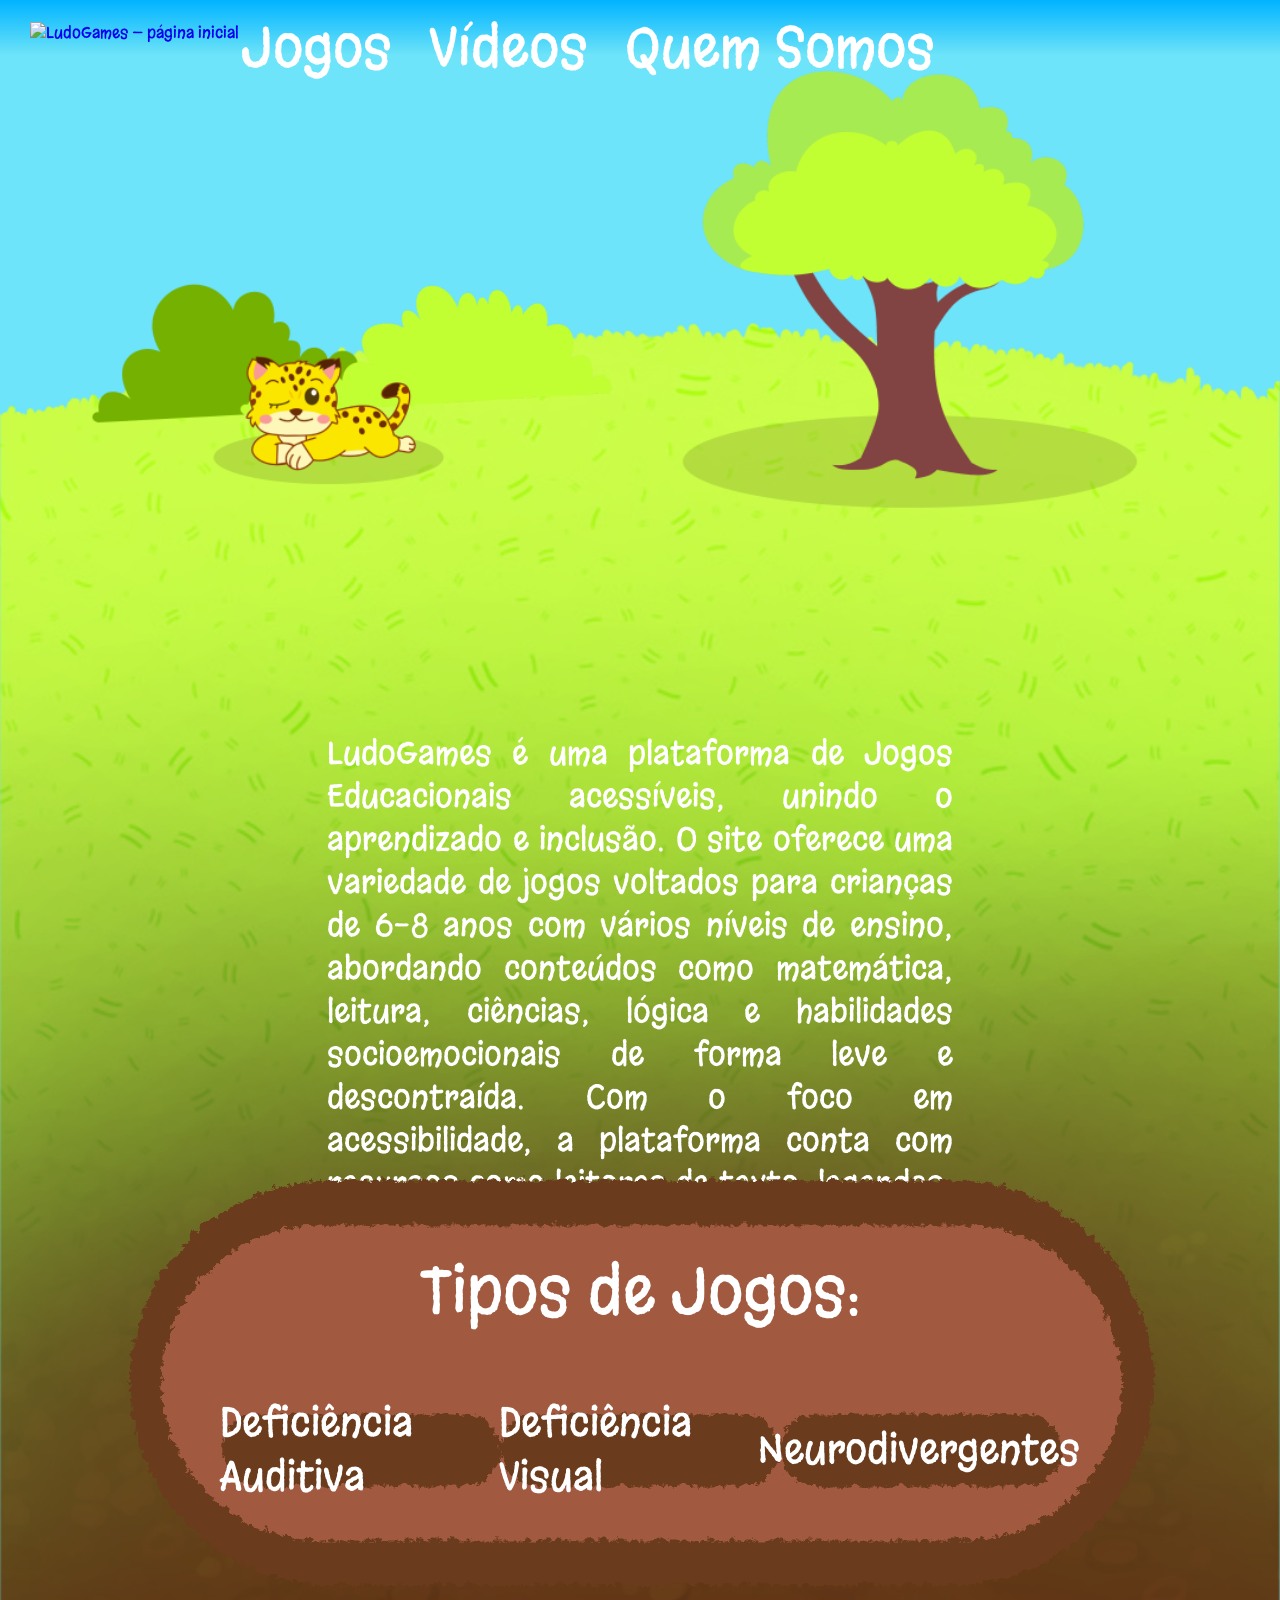
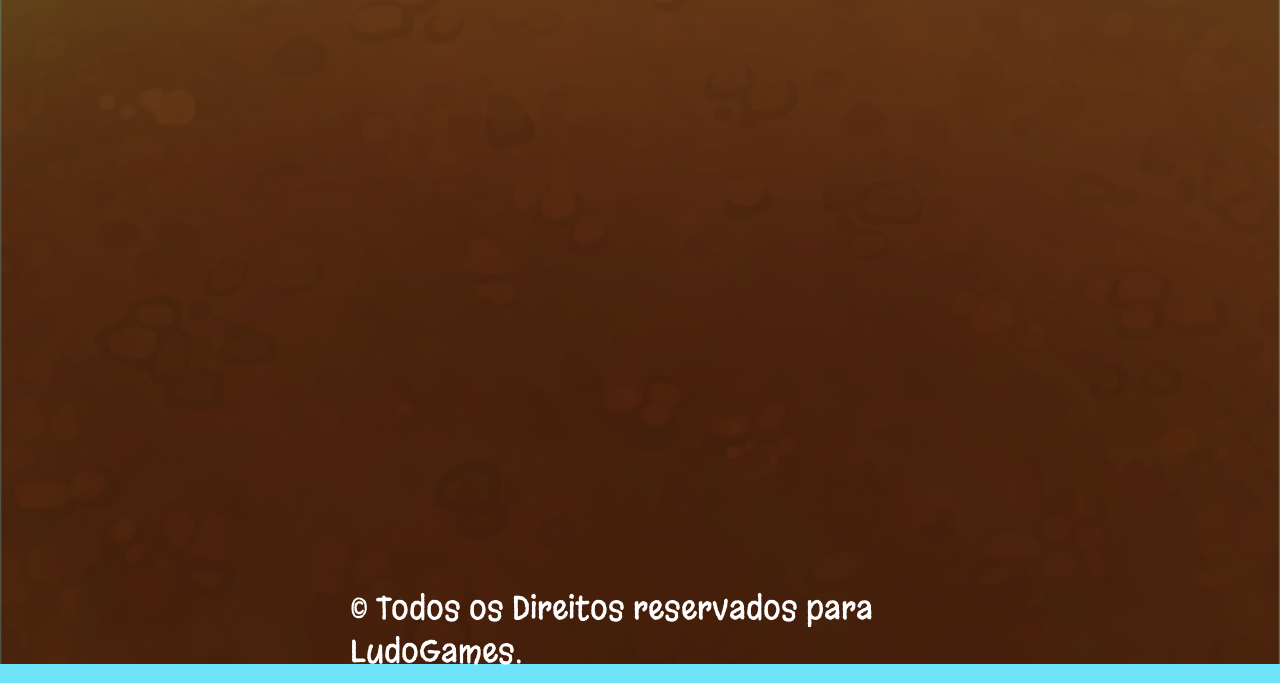
==== index.html @ bf93e323 "refactor" ====
<!DOCTYPE html>
<html lang="pt-br">
<head>
    <meta charset="UTF-8">
    <meta name="viewport" content="width=device-width, initial-scale=1.0">
    <meta name="description" content="LudoGames — jogos educativos e divertidos para crianças. Explore, aprenda e se divirta!">
    <title>LudoGames</title>
    <link rel="stylesheet" href="css/style.css">
    <link rel="shortcut icon" href="imgs/favicon.png" type="image/x-icon">
    <link rel="preconnect" href="https://fonts.googleapis.com">
    <link rel="preconnect" href="https://fonts.gstatic.com" crossorigin>
    <link href="https://fonts.googleapis.com/css2?family=Margarine&display=swap" rel="stylesheet">
</head>

<body>

    <!-- Filtro SVG para textura nas boxes -->
    <svg width="0" height="0" style="position:absolute">
    <defs>
        <filter id="textura-box" x="-5%" y="-10%" width="110%" height="130%">
        <feTurbulence type="turbulence" baseFrequency="0.10" numOctaves="4" seed="3" result="noise"/>
        <feDisplacementMap in="SourceGraphic" in2="noise" scale="10" xChannelSelector="R" yChannelSelector="G"/>
        </filter>
    </defs>
    </svg>

    <div class="header-wrap">
        <div class="grad-layer" id="azul"></div>
        <div class="grad-layer" id="verde"></div>
        <div class="grad-layer" id="marrom"></div>

        <header class="header" id="header">
            <nav class="nav">

                <div class="logo">
                    <a href="index.html">
                        <img src="imgs/logo.png" alt="LudoGames — página inicial">
                    </a>
                </div>

                <ul class="nav-list">
                    <li><a href="jogos.html"     class="narra-texto">Jogos</a></li>
                    <li><a href="videos.html"    class="narra-texto">Vídeos</a></li>
                    <li><a href="quemsomos.html" class="narra-texto">Quem Somos</a></li>
                </ul>

            </nav>
        </header>
    </div>

    <!-- Nuvens decorativas: aria-hidden para leitores de tela ignorarem -->
    <div aria-hidden="true">
        <img src="imgs/nuvem.png" alt="" class="nuvem">
        <img src="imgs/nuvem.png" alt="" class="nuvem2">
        <img src="imgs/nuvem.png" alt="" class="nuvem3">
    </div>

    <main>
        <img src="imgs/fundo.png" alt="" class="morro">

        <div class="caixa">
            <p>LudoGames é uma plataforma de Jogos Educacionais acessíveis, unindo o aprendizado e inclusão. O site oferece uma variedade de jogos voltados para crianças de 6-8 anos com vários níveis de ensino, abordando conteúdos como matemática, leitura, ciências, lógica e habilidades socioemocionais de forma leve e descontraída. Com o foco em acessibilidade, a plataforma conta com recursos como leitores de texto, legendas, contraste ajustável, modos de daltonismo e cores leves. O objetivo é garantir que as pessoas com diferentes necessidades, sejam elas visuais, auditivas, motoras ou cognitivas, possam aprender de maneira fácil e confortável.
            </p>
        </div>

        <div class="box">
            <div class="box2">
                <div class="box3"><p class="text leitura">Tipos de Jogos:</p></div>
                <div class="pai">
                    <div class="box4"><a href="#" class="text2 narra-texto">Deficiência Auditiva</a></div>
                    <div class="box5"><a href="#" class="text2 narra-texto">Deficiência Visual</a></div>
                    <div class="box6"><a href="#" class="text2 narra-texto">Neurodivergentes</a></div>
                </div>
            </div>
        </div>

        <p class="texto-footer leitura">© Todos os Direitos reservados para LudoGames.</p>
    </main>

    <!-- VLibras -->
    <div vw class="enabled">
        <div vw-access-button class="active"></div>
        <div vw-plugin-wrapper class="wrapper">
            <div class="vw-plugin-top-wrapper"></div>
        </div>
    </div>

    <script src="https://vlibras.gov.br/app/vlibras-plugin.js" defer></script>

    <!-- Legenda de acessibilidade -->
    <div id="legenda-container" aria-live="polite" aria-atomic="true">
        <div class="legenda-box" role="status">
            <span class="icone-audio" aria-hidden="true">🔊</span>
            <span id="texto-legenda"></span>
        </div>
    </div>

    <!-- Cursor personalizado -->
    <div id="cursor-personalizado" aria-hidden="true"></div>

    <script src="script.js" defer></script>

</body>
</html>
---- css/style.css ----
:root {
  --z-fundo:    0;
  --z-conteudo: 10;
  --z-header:   100;
  --z-overlay:  1000;
  --z-topo:     9999;
}

/* ─── Reset ─────────────────────────────────────────────────────── */
*, *::before, *::after {
  margin: 0;
  padding: 0;
  box-sizing: border-box;
  list-style: none;
  cursor: none;
}

/* cursor:none só no body — herdado por todos os filhos.
   Não aplicar no * para não poluir especificidade. */
body {
  cursor: none;
}

a {
  text-decoration: none;
}

/* ─── Animações ──────────────────────────────────────────────────── */
@keyframes pulsar {
  0%   { transform: scale(1); }
  50%  { transform: scale(1.05); }
  100% { transform: scale(1); }
}

@keyframes pulso {
  0%   { transform: scale(1); }
  50%  { transform: scale(1.2); }
  100% { transform: scale(1); }
}

/* ─── Body ───────────────────────────────────────────────────────── */
body {
  background-color: #6DE4F9;
  font-family: "Margarine", sans-serif;
  overflow-x: hidden;
   min-height: 100vh;
  display: flex;
  flex-direction: column;
}

/* ─── Header ─────────────────────────────────────────────────────── */
.header-wrap {
  height: auto;
  background-color: transparent;
  position: sticky;
  top: 0;
  z-index: var(--z-header);
}

.grad-layer {
  position: absolute;
  inset: 0;
  transition: opacity 0.55s ease;
  pointer-events: none;
  z-index: var(--z-fundo);
}

#azul   { background-image: linear-gradient(to bottom, rgba(0,179,255,1),    rgba(0,179,255,0));   opacity: 1; }
#verde  { background-image: linear-gradient(to bottom, rgba(26,221,0,1),     rgba(26,221,0,0));    opacity: 0; }
#marrom { background-image: linear-gradient(to bottom, rgba(130,80,30,0.90), rgba(130,80,30,0));   opacity: 0; }

.nav {
  margin-inline: auto;
  display: flex;
  justify-content: space-between;
  align-items: center;
  margin-left: 30px;
  margin-top: 0;
  padding-top: 10px;
  z-index: var(--z-header);
}

.nav .logo {
  position: relative;
  height: auto;
  z-index: var(--z-header);
}

.logo img {
  width: 300px;
  height: auto;
}

.logo img:hover {
  animation: pulsar 1s infinite;
}

.nav-list {
  list-style: none;
  display: flex;
  gap: 3vw;
  margin-right: 27vw;
  height: 5vh;
  z-index: var(--z-header);
}

.nav-list a {
  font-size: 5ch;
  color: rgb(255, 255, 255);
  padding-block: 16px;
  transition: color 0.3s ease;
}

.nav-list a:hover {
  color: #FEE764;
}

/* ─── Nuvens ─────────────────────────────────────────────────────── */
.nuvem {
  width: 500px;
  height: 500px;
  position: absolute;
  left: 10%;
  top: 17%;
  z-index: var(--z-fundo);
}

.nuvem2 {
  width: 500px;
  height: 500px;
  position: absolute;
  right: 40%;
  top: 30%;
  z-index: var(--z-fundo);
}

.nuvem3 {
  width: 500px;
  height: 500px;
  position: absolute;
  right: 15%;
  top: 15%;
  z-index: var(--z-fundo);
}

/* ─── Main ───────────────────────────────────────────────────────── */
main {
  flex: 1;
  position: relative;
  display: inline-block;
  z-index: var(--z-conteudo);
}

.morro {
  display: block;
  position: relative;
  z-index: var(--z-fundo);
  width: 100vw;
  height: auto;
}

.caixa {
  background-image: url(../imgs/fundo-texto.png);
  background-size: 100% 100%;
  background-repeat: no-repeat;
  background-position: center;
  margin: 15vh;
  position: absolute;
  align-self: center;
  top: 18%;
  font-size: 2em;
  color: white;
  padding: 9rem 12rem;
  text-align: justify;
}

.box{
  position: absolute;
  left: 50%;
  transform: translate(-50%, -50%);
  top: 60%;
  height: 45vh;
  width: 80vw;
  background-color: transparent;
  border-radius: 300px;
  padding: 25px;
  align-items: center; /* Alinha verticalmente ao centro */
  justify-content: center;
  display: flex;
  isolation: isolate;
}

.box2{
  position: relative;
  isolation: isolate;
  height: 35vh;
  width: 75vw;
  background-color: transparent;
  border-radius: 300px;
}

.text{
  font-size: 4em;
  color: white;
}

.text2{
  font-size: 2.5em;
  color: white;
}

.box3{
  height: 15vh;
  width: 75vw;
  border-radius: 300px;
  display: flex;
  justify-content: center;
  align-items: center;    
}

.pai{
  display: flex;
  justify-content: space-between;
  align-items: center;
  margin-top: 6vh;
  padding-inline: 60px; /* empurra as bordas pra dentro */
}

.box4{
  background-color: transparent;
  height: 8vh;
  width: 22vw;
  display: flex;
  justify-content: center;
  align-items: center;
  border-radius: 300px;
  position: relative;
  isolation: isolate;
  transition: transform 0.3s ease-in-out;
}

.box5{
  background-color: transparent;
  height: 8vh;
  width: 22vw;
  display: flex;
  justify-content: center;
  align-items: center;
  border-radius: 300px;
  position: relative;
  isolation: isolate;
  transition: transform 0.3s ease-in-out;
}

.box6{
  background-color: transparent;
  height: 8vh;
  width: 22vw;
  display: flex;
  justify-content: center;
  align-items: center;
  border-radius: 300px;
  position: relative;
  isolation: isolate;
  transition: transform 0.3s ease-in-out;
}

.box::before {
  content: "";
  position: absolute;
  inset: 0;
  background-color: #6B3A1D;
  border-radius: 300px;
  filter: url(#textura-box);
  z-index: -2;
}

.box2::before {
  content: "";
  position: absolute;
  inset: 0;
  background-color: #A15A40;
  border-radius: 300px;
  filter: url(#textura-box);
  z-index: -1;
}

.box4::before, .box5::before, .box6::before {
  content: "";
  position: absolute;
  inset: 0;
  background-color: #6B3A1D;
  border-radius: 300px;
  filter: url(#textura-box);
  z-index: -1;
}

.box4:hover, .box5:hover, .box6:hover{
  transform: scale(1.1);
}

.texto-footer {
  position: absolute;
  left: 50%;
  transform: translate(-50%, -50%);
  top: 98%;
  font-size: 2em;
  color: white;
}

/* ─── Leitura ────────────────────────────────────────────────────── */
.leitura {
  border-radius: 100px;
  padding: 10px;
  margin: 10px;
  transition: background 0.3s;
}

.leitura:hover {
  border-radius: 100px;
  background-color: #0000003d;
}

/* ─── Legenda de acessibilidade ──────────────────────────────────── */
#legenda-container {
  position: fixed;
  bottom: 40px;
  left: 50%;
  transform: translateX(-50%);
  pointer-events: none;
  z-index: var(--z-overlay);
}

.legenda-box {
  display: flex;
  align-items: center;
  gap: 10px;
  background: linear-gradient(135deg, #4fc3f7, #81c784);
  padding: 15px 25px;
  border-radius: 20px;
  font-size: 22px;
  font-weight: bold;
  color: white;
  box-shadow: 0 6px 20px rgba(0,0,0,0.25);
  font-family: "Margarine", cursive;
  opacity: 0;
  transform: translateY(20px) scale(0.9);
  transition: all 0.4s ease;
  max-width: 600px;
  text-align: center;
}

.legenda-box.ativa {
  opacity: 1;
  transform: translateY(0) scale(1);
}

.icone-audio {
  font-size: 26px;
  animation: pulso 1s infinite;
}

/* ─── Cursor personalizado ───────────────────────────────────────── */
#cursor-personalizado {
  position: fixed;
  width: 120px;
  height: 120px;
  background-image: url("../imgs/mouse.png");
  background-size: contain;
  background-repeat: no-repeat;
  pointer-events: none;
  z-index: var(--z-topo);
  left: 0;
  top: 0;
}
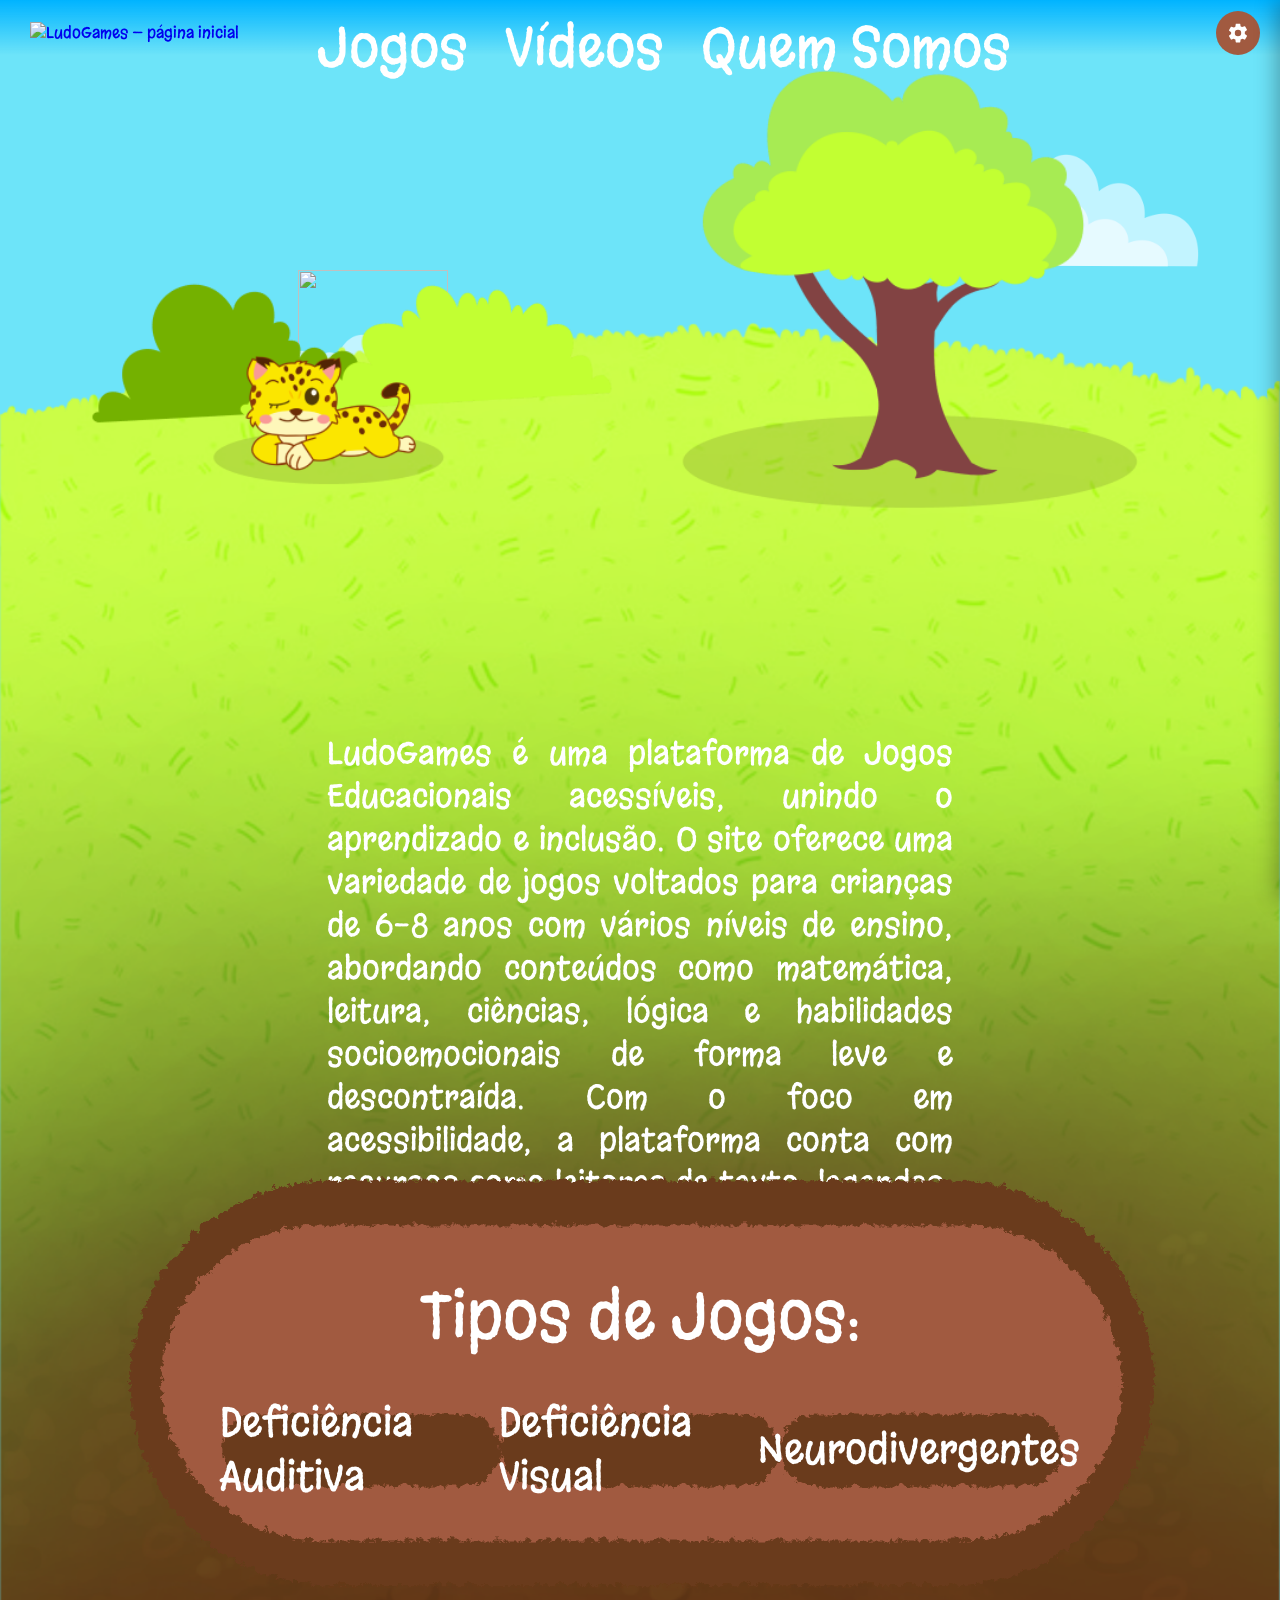
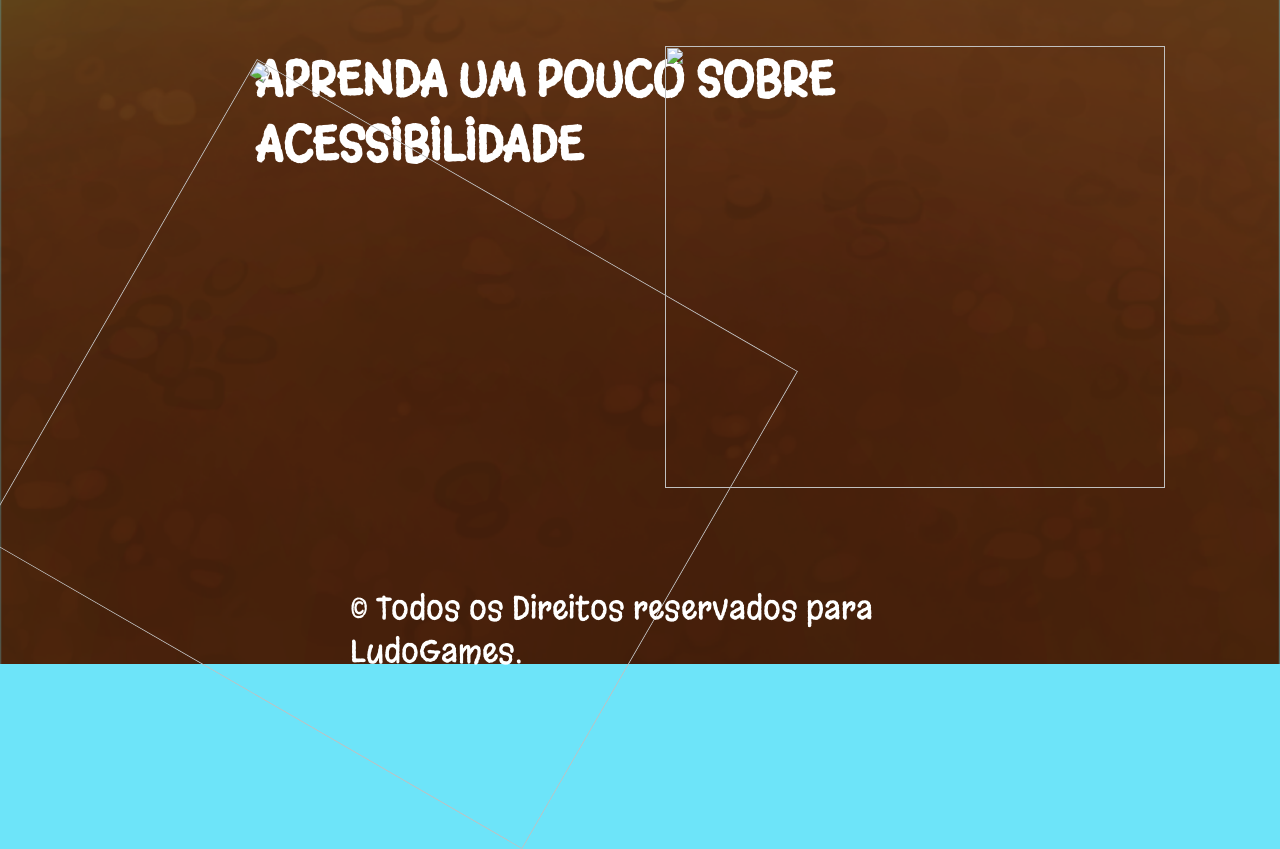
==== commit e4e3376e: "fix: corrige alto constraste e letra grande" ====
--- a/index.html
+++ b/index.html
@@ -11,7 +11,7 @@
     <link rel="preconnect" href="https://fonts.gstatic.com" crossorigin>
     <link href="https://fonts.googleapis.com/css2?family=Margarine&display=swap" rel="stylesheet">
 </head>
-
+    
 <body>
 
     <!-- Filtro SVG para textura nas boxes -->
@@ -44,15 +44,128 @@
                     <li><a href="quemsomos.html" class="narra-texto">Quem Somos</a></li>
                 </ul>
 
+                 <!-- Passarinho do header -->
+                <div class="passarinho" id="passarinho" aria-hidden="true">
+                    <img src="imgs/prikito1.png" alt="">
+                </div>
+
+                <!-- Botão de acessibilidade -->
+                <button class="btn-acessibilidade" id="btnAcessibilidade" aria-label="Abrir painel de acessibilidade" title="Acessibilidade">
+                    <svg viewBox="0 0 24 24" xmlns="http://www.w3.org/2000/svg" aria-hidden="true">
+                        <path d="M12 15.5A3.5 3.5 0 0 1 8.5 12 3.5 3.5 0 0 1 12 8.5a3.5 3.5 0 0 1 3.5 3.5 3.5 3.5 0 0 1-3.5 3.5m7.43-2.92c.04-.3.07-.62.07-.96s-.03-.66-.07-1l2.15-1.68c.19-.15.24-.42.12-.64l-2.04-3.53c-.12-.22-.39-.3-.61-.22l-2.54 1.02c-.52-.4-1.08-.73-1.69-.98l-.38-2.7C14.46 2.18 14.25 2 14 2h-4c-.25 0-.46.18-.49.42l-.38 2.7c-.61.25-1.17.59-1.69.98L4.9 5.08c-.22-.08-.49 0-.61.22L2.25 8.83c-.13.22-.07.49.12.64l2.15 1.68c-.04.34-.07.67-.07 1s.03.65.07.96l-2.15 1.7c-.19.14-.24.42-.12.63l2.04 3.54c.12.22.39.3.61.22l2.54-1.01c.52.4 1.08.73 1.69.98l.38 2.7c.03.24.24.42.49.42h4c.25 0 .46-.18.49-.42l.38-2.7c.61-.25 1.17-.58 1.69-.98l2.54 1.01c.22.08.49 0 .61-.22l2.04-3.54c.12-.21.07-.49-.12-.63l-2.15-1.7z"/>
+                    </svg>
+                </button>
+
             </nav>
         </header>
     </div>
+
+    <!-- Overlay do painel de acessibilidade -->
+    <div class="sb-overlay" id="sbOverlay" aria-hidden="true"></div>
+
+    <!-- Painel lateral de acessibilidade -->
+    <aside class="sidebar-acessibilidade" id="sidebarAcessibilidade" aria-label="Painel de acessibilidade" aria-hidden="true">
+
+        <div class="sb-header">
+            <h2 class="sb-titulo">Acessibilidade</h2>
+            <button class="sb-fechar" id="btnFechar" aria-label="Fechar painel">✕</button>
+        </div>
+
+        <!-- ÁUDIO -->
+        <section class="sb-secao">
+            <h3 class="sb-secao-titulo">Áudio</h3>
+
+            <div class="sb-row">
+                <label class="sb-label" for="togVoz">
+                    <span aria-hidden="true">🔊</span> Narração por voz
+                </label>
+                <label class="toggle">
+                    <input type="checkbox" id="togVoz" checked>
+                    <span class="slider-tog"></span>
+                </label>
+            </div>
+
+            <div class="sb-row">
+                <label class="sb-label" for="togLegenda">
+                    <span aria-hidden="true">📝</span> Legendas
+                </label>
+                <label class="toggle">
+                    <input type="checkbox" id="togLegenda" checked>
+                    <span class="slider-tog"></span>
+                </label>
+            </div>
+
+            <div class="sb-row" id="rowVelocidade">
+                <span class="sb-label"><span aria-hidden="true">⏩</span> Velocidade</span>
+                <div class="btn-grupo" role="group" aria-label="Velocidade da narração">
+                    <button class="btn-op" data-vel="0.7">Lenta</button>
+                    <button class="btn-op ativo" data-vel="1">Normal</button>
+                    <button class="btn-op" data-vel="1.5">Rápida</button>
+                </div>
+            </div>
+        </section>
+
+        <hr class="sb-divider">
+
+        <!-- VISUAL -->
+        <section class="sb-secao">
+            <h3 class="sb-secao-titulo">Visual</h3>
+
+            <div class="sb-row">
+                <label class="sb-label" for="togAnim">
+                    <span aria-hidden="true">✨</span> Animações
+                </label>
+                <label class="toggle">
+                    <input type="checkbox" id="togAnim" checked>
+                    <span class="slider-tog"></span>
+                </label>
+            </div>
+
+            <div class="sb-row">
+                <label class="sb-label" for="togContraste">
+                    <span aria-hidden="true">🌗</span> Alto contraste
+                </label>
+                <label class="toggle">
+                    <input type="checkbox" id="togContraste">
+                    <span class="slider-tog"></span>
+                </label>
+            </div>
+
+            <div class="sb-row">
+                <span class="sb-label"><span aria-hidden="true">🔤</span> Tamanho da fonte</span>
+                <div class="btn-grupo" role="group" aria-label="Tamanho da fonte">
+                    <button class="btn-op" data-fonte="pequena">P</button>
+                    <button class="btn-op ativo" data-fonte="normal">M</button>
+                    <button class="btn-op" data-fonte="grande">G</button>
+                </div>
+            </div>
+        </section>
+
+        <hr class="sb-divider">
+
+        <!-- OUTROS -->
+        <section class="sb-secao">
+            <h3 class="sb-secao-titulo">Outros</h3>
+
+            <div class="sb-row">
+                <label class="sb-label" for="togCursor">
+                    <span aria-hidden="true">🖱️</span> Cursor personalizado
+                </label>
+                <label class="toggle">
+                    <input type="checkbox" id="togCursor" checked>
+                    <span class="slider-tog"></span>
+                </label>
+            </div>
+        </section>
+
+    </aside>
 
     <!-- Nuvens decorativas: aria-hidden para leitores de tela ignorarem -->
     <div aria-hidden="true">
         <img src="imgs/nuvem.png" alt="" class="nuvem">
         <img src="imgs/nuvem.png" alt="" class="nuvem2">
         <img src="imgs/nuvem.png" alt="" class="nuvem3">
+        <img src="imgs/prikito2.png" alt="" class="prikito2">
     </div>
 
     <main>
@@ -74,6 +187,23 @@
             </div>
         </div>
 
+        <h1 class="titulo-videos">
+            APRENDA UM POUCO SOBRE ACESSIBILIDADE
+        </h1>
+
+        <div class="videos-yt">
+            <div class="video-1">
+                <iframe width="672" height="378" src="https://www.youtube.com/embed/pFaCF2pnTRM?si=43in24aMMklLgIde" title="YouTube video player" frameborder="0" allow="accelerometer; autoplay; clipboard-write; encrypted-media; gyroscope; picture-in-picture; web-share" referrerpolicy="strict-origin-when-cross-origin" allowfullscreen>
+                </iframe>
+            </div>
+            <div class="video-2">
+                <iframe width="672" height="378" src="https://www.youtube.com/embed/zg6dk6F3Cp8?si=j4UHb7I_pWI8t7Dz" title="YouTube video player" frameborder="0" allow="accelerometer; autoplay; clipboard-write; encrypted-media; gyroscope; picture-in-picture; web-share" referrerpolicy="strict-origin-when-cross-origin" allowfullscreen></iframe>
+            </div>
+        </div>
+
+        <img src="imgs/minhoca.png" alt="" class="minhoca">
+        <img src="imgs/minhoca.png" alt="" class="minhoca-rotate">
+
         <p class="texto-footer leitura">© Todos os Direitos reservados para LudoGames.</p>
     </main>
 
--- a/css/style.css
+++ b/css/style.css
@@ -38,6 +38,70 @@
   100% { transform: scale(1); }
 }
 
+/* ─── Acessibilidade: sem animações (toggle JS) ─────────────────── */
+body.sem-animacoes *, body.sem-animacoes *::before, body.sem-animacoes *::after {
+  animation: none !important;
+  transition: none !important;
+}
+
+/* ─── Acessibilidade: alto contraste ────────────────────────────── */
+body.alto-contraste {
+  background-color: #000 !important;
+}
+
+/* filter no body quebra position:fixed — aplicar só nos elementos de conteúdo */
+body.alto-contraste .header-wrap,
+body.alto-contraste main,
+body.alto-contraste .sidebar-acessibilidade {
+  filter: contrast(1.5);
+}
+
+body.alto-contraste .nav-list a,
+body.alto-contraste .text,
+body.alto-contraste .text2,
+body.alto-contraste .texto-footer {
+  color: #FFFF00 !important;
+}
+
+/* ─── Acessibilidade: tamanhos de fonte ─────────────────────────── */
+body.fonte-pequena { font-size: 14px; }
+body.fonte-normal  { font-size: 16px; }
+body.fonte-grande  { font-size: 20px; }
+
+body.fonte-grande .text       { font-size: 4.5em; }
+body.fonte-grande .text2      { font-size: 2.4em; }
+body.fonte-grande .caixa      { font-size: 1.9em; }
+body.fonte-grande .box        { height: 58vh; }
+body.fonte-grande .box2       { height: 48vh; }
+body.fonte-grande .box3       { height: 18vh; }
+body.fonte-grande .box4,
+body.fonte-grande .box5,
+body.fonte-grande .box6       { height: 14vh; width: 26vw; }
+
+body.fonte-pequena .text      { font-size: 3.2em; }
+body.fonte-pequena .text2     { font-size: 2em; }
+body.fonte-pequena .caixa     { font-size: 1.6em; }
+
+/* ─── Acessibilidade: foco visível ──────────────────────────────── */
+:focus-visible {
+  outline: 3px solid #FEE764;
+  outline-offset: 4px;
+  border-radius: 8px;
+}
+
+/* ─── Acessibilidade: cursor padrão ─────────────────────────────── */
+body.cursor-padrao {
+  cursor: auto !important;
+}
+
+body.cursor-padrao * {
+  cursor: auto !important;
+}
+
+body.cursor-padrao #cursor-personalizado {
+  display: none;
+}
+
 /* ─── Body ───────────────────────────────────────────────────────── */
 body {
   background-color: #6DE4F9;
@@ -51,6 +115,7 @@
 /* ─── Header ─────────────────────────────────────────────────────── */
 .header-wrap {
   height: auto;
+  width: 100%;
   background-color: transparent;
   position: sticky;
   top: 0;
@@ -99,7 +164,7 @@
   list-style: none;
   display: flex;
   gap: 3vw;
-  margin-right: 27vw;
+  margin-right: 10vw;
   height: 5vh;
   z-index: var(--z-header);
 }
@@ -115,13 +180,266 @@
   color: #FEE764;
 }
 
-/* ─── Nuvens ─────────────────────────────────────────────────────── */
+/* ─── Passarinho do header ───────────────────────────────────────── */
+@keyframes voar {
+  0%   { transform: translateY(0px); }
+  25%  { transform: translateY(-6px); }
+  50%  { transform: translateY(0px); }
+  75%  { transform: translateY(-4px); }
+  100% { transform: translateY(0px); }
+}
+ 
+@keyframes pular {
+  0%   { transform: translateY(0px); }
+  50%  { transform: translateY(-8px); }
+  100% { transform: translateY(0px); }
+}
+ 
+.passarinho {
+  position: absolute;
+  top: 28%;
+  width: 80px;
+  height: 80px;
+  opacity: 0;
+  pointer-events: none;
+  transition: left 0.4s cubic-bezier(0.34, 1.56, 0.64, 1), opacity 0.3s ease;
+  z-index: calc(var(--z-header) + 1);
+  transform: scaleX(-1); /* espelhado fixo, fora dos keyframes */
+}
+ 
+.passarinho.visivel {
+  opacity: 1;
+  animation: voar 0.6s ease infinite;
+}
+ 
+.passarinho.pousando {
+  animation: pular 0.3s ease;
+}
+ 
+.passarinho img {
+  width: 100%;
+  height: 100%;
+  object-fit: contain;
+  filter: drop-shadow(0 2px 4px rgba(0,0,0,0.3));
+}
+ 
+/* ─── Botão de acessibilidade no header ──────────────────────────── */
+.btn-acessibilidade {
+  width: 44px;
+  height: 44px;
+  background: #A15A40;
+  border: none;
+  border-radius: 50%;
+  display: flex;
+  align-items: center;
+  justify-content: center;
+  margin-right: 20px;
+  transition: transform 0.3s ease, background 0.3s ease;
+  z-index: var(--z-header);
+  position: relative;
+}
+
+.btn-acessibilidade:hover {
+  transform: rotate(45deg);
+  background: #FEE764;
+}
+
+.btn-acessibilidade:hover svg {
+  fill: #3d1f0a;
+}
+
+.btn-acessibilidade svg {
+  width: 22px;
+  height: 22px;
+  fill: white;
+  transition: fill 0.3s ease;
+}
+
+/* ─── Overlay ────────────────────────────────────────────────────── */
+.sb-overlay {
+  position: fixed;
+  inset: 0;
+  background: rgba(0, 0, 0, 0.5);
+  z-index: calc(var(--z-overlay) - 1);
+  opacity: 0;
+  pointer-events: none;
+  transition: opacity 0.35s ease;
+}
+
+.sb-overlay.ativo {
+  opacity: 1;
+  pointer-events: all;
+}
+
+/* ─── Sidebar de acessibilidade ──────────────────────────────────── */
+.sidebar-acessibilidade {
+  position: fixed;
+  top: 0;
+  right: 0;
+  width: 400px;
+  height: 100vh;
+  background: #3d1f0a;
+  z-index: var(--z-overlay);
+  transform: translateX(100%);
+  transition: transform 0.35s ease;
+  overflow-y: auto;
+  padding: 24px 20px;
+  box-shadow: -4px 0 20px rgba(0,0,0,0.3);
+}
+
+.sidebar-acessibilidade.aberta {
+  transform: translateX(0);
+}
+
+.sb-header {
+  display: flex;
+  justify-content: space-between;
+  align-items: center;
+  margin-bottom: 20px;
+}
+
+.sb-titulo {
+  color: white;
+  font-size: 24px;
+  font-family: "Margarine", sans-serif;
+  font-weight: normal;
+}
+
+.sb-fechar {
+  background: #A15A40;
+  border: none;
+  color: white;
+  width: 34px;
+  height: 34px;
+  border-radius: 50%;
+  font-size: 16px;
+  display: flex;
+  align-items: center;
+  justify-content: center;
+  transition: background 0.2s ease;
+}
+
+.sb-fechar:hover {
+  background: #FEE764;
+  color: #3d1f0a;
+}
+
+.sb-secao {
+  margin-bottom: 8px;
+}
+
+.sb-secao-titulo {
+  color: #e8a87c;
+  font-size: 12px;
+  text-transform: uppercase;
+  letter-spacing: 1.5px;
+  margin-bottom: 12px;
+  font-family: sans-serif;
+  font-weight: 700;
+}
+
+.sb-row {
+  display: flex;
+  justify-content: space-between;
+  align-items: center;
+  margin-bottom: 14px;
+  gap: 10px;
+}
+
+.sb-label {
+  color: white;
+  font-size: 16px;
+  font-family: "Margarine", sans-serif;
+  display: flex;
+  align-items: center;
+  gap: 8px;
+}
+
+.sb-divider {
+  border: none;
+  border-top: 1px solid #6B3A1D;
+  margin: 16px 0;
+}
+
+/* ─── Toggle switch ──────────────────────────────────────────────── */
+.toggle {
+  position: relative;
+  width: 52px;
+  height: 28px;
+  flex-shrink: 0;
+}
+
+.toggle input {
+  opacity: 0;
+  width: 0;
+  height: 0;
+  position: absolute;
+}
+
+.slider-tog {
+  position: absolute;
+  inset: 0;
+  background: #6B3A1D;
+  border-radius: 28px;
+  transition: background 0.3s ease;
+}
+
+.slider-tog::before {
+  content: '';
+  position: absolute;
+  width: 22px;
+  height: 22px;
+  left: 3px;
+  bottom: 3px;
+  background: white;
+  border-radius: 50%;
+  transition: transform 0.3s ease;
+}
+
+.toggle input:checked + .slider-tog {
+  background: #FEE764;
+}
+
+.toggle input:checked + .slider-tog::before {
+  transform: translateX(24px);
+  background: #3d1f0a;
+}
+
+/* ─── Botões de opção (P/M/G, velocidade) ────────────────────────── */
+.btn-grupo {
+  display: flex;
+  gap: 6px;
+  flex-shrink: 0;
+}
+
+.btn-op {
+  background: #6B3A1D;
+  border: none;
+  color: white;
+  padding: 6px 12px;
+  border-radius: 20px;
+  font-family: "Margarine", sans-serif;
+  font-size: 14px;
+  transition: background 0.2s ease;
+  min-width: 36px;
+}
+
+.btn-op:hover {
+  background: #A15A40;
+}
+
+.btn-op.ativo {
+  background: #FEE764;
+  color: #3d1f0a;
+}
+
+/* ─── Nuvens / Prikito 2 / Minhoca ─────────────────────────────────────────────────────── */
 .nuvem {
   width: 500px;
   height: 500px;
   position: absolute;
-  left: 10%;
-  top: 17%;
+  left: 5%;
+  top: 10%;
   z-index: var(--z-fundo);
 }
 
@@ -129,8 +447,8 @@
   width: 500px;
   height: 500px;
   position: absolute;
-  right: 40%;
-  top: 30%;
+  right: 42%;
+  top: 25%;
   z-index: var(--z-fundo);
 }
 
@@ -138,8 +456,17 @@
   width: 500px;
   height: 500px;
   position: absolute;
-  right: 15%;
-  top: 15%;
+  right: 1%;
+  top: -10%;
+  z-index: var(--z-fundo);
+}
+
+.prikito2{
+  width: 150px;
+  height: 150px;
+  position: absolute;
+  right: 65%;
+  top: 30%;
   z-index: var(--z-fundo);
 }
 
@@ -216,6 +543,7 @@
   display: flex;
   justify-content: center;
   align-items: center;    
+  padding-top: 50px;
 }
 
 .pai{
@@ -297,6 +625,51 @@
 
 .box4:hover, .box5:hover, .box6:hover{
   transform: scale(1.1);
+}
+
+.titulo-videos{
+  font-size: 3em;
+  position: absolute;
+  transform: translate(-50%, -50%);
+  top: 75%;
+  left: 50%;
+  color: #fff;
+  width: 60vw;
+}
+
+.videos-yt{
+  position: absolute;
+  display: flex;
+  gap: 25px;
+  justify-content: space-between;
+  transform: translate(-50%, -50%);
+  left: 50%;
+  top: 84%;
+  z-index: var(--z-conteudo);
+}
+
+.video-1, .video-2{
+  position: relative;
+  z-index: var(--z-conteudo);
+}
+
+.minhoca{
+  position: absolute;
+  right: 9%;
+  top: 72%;
+  z-index: var(--z-fundo);
+  width: 500px;
+  height: 442px;
+}
+
+.minhoca-rotate{
+  position: absolute;
+  left: 6%;
+  top: 78%;
+  z-index: var(--z-fundo);
+  width: 625px;
+  height: 552px;
+  transform: rotate(30deg);
 }
 
 .texto-footer {
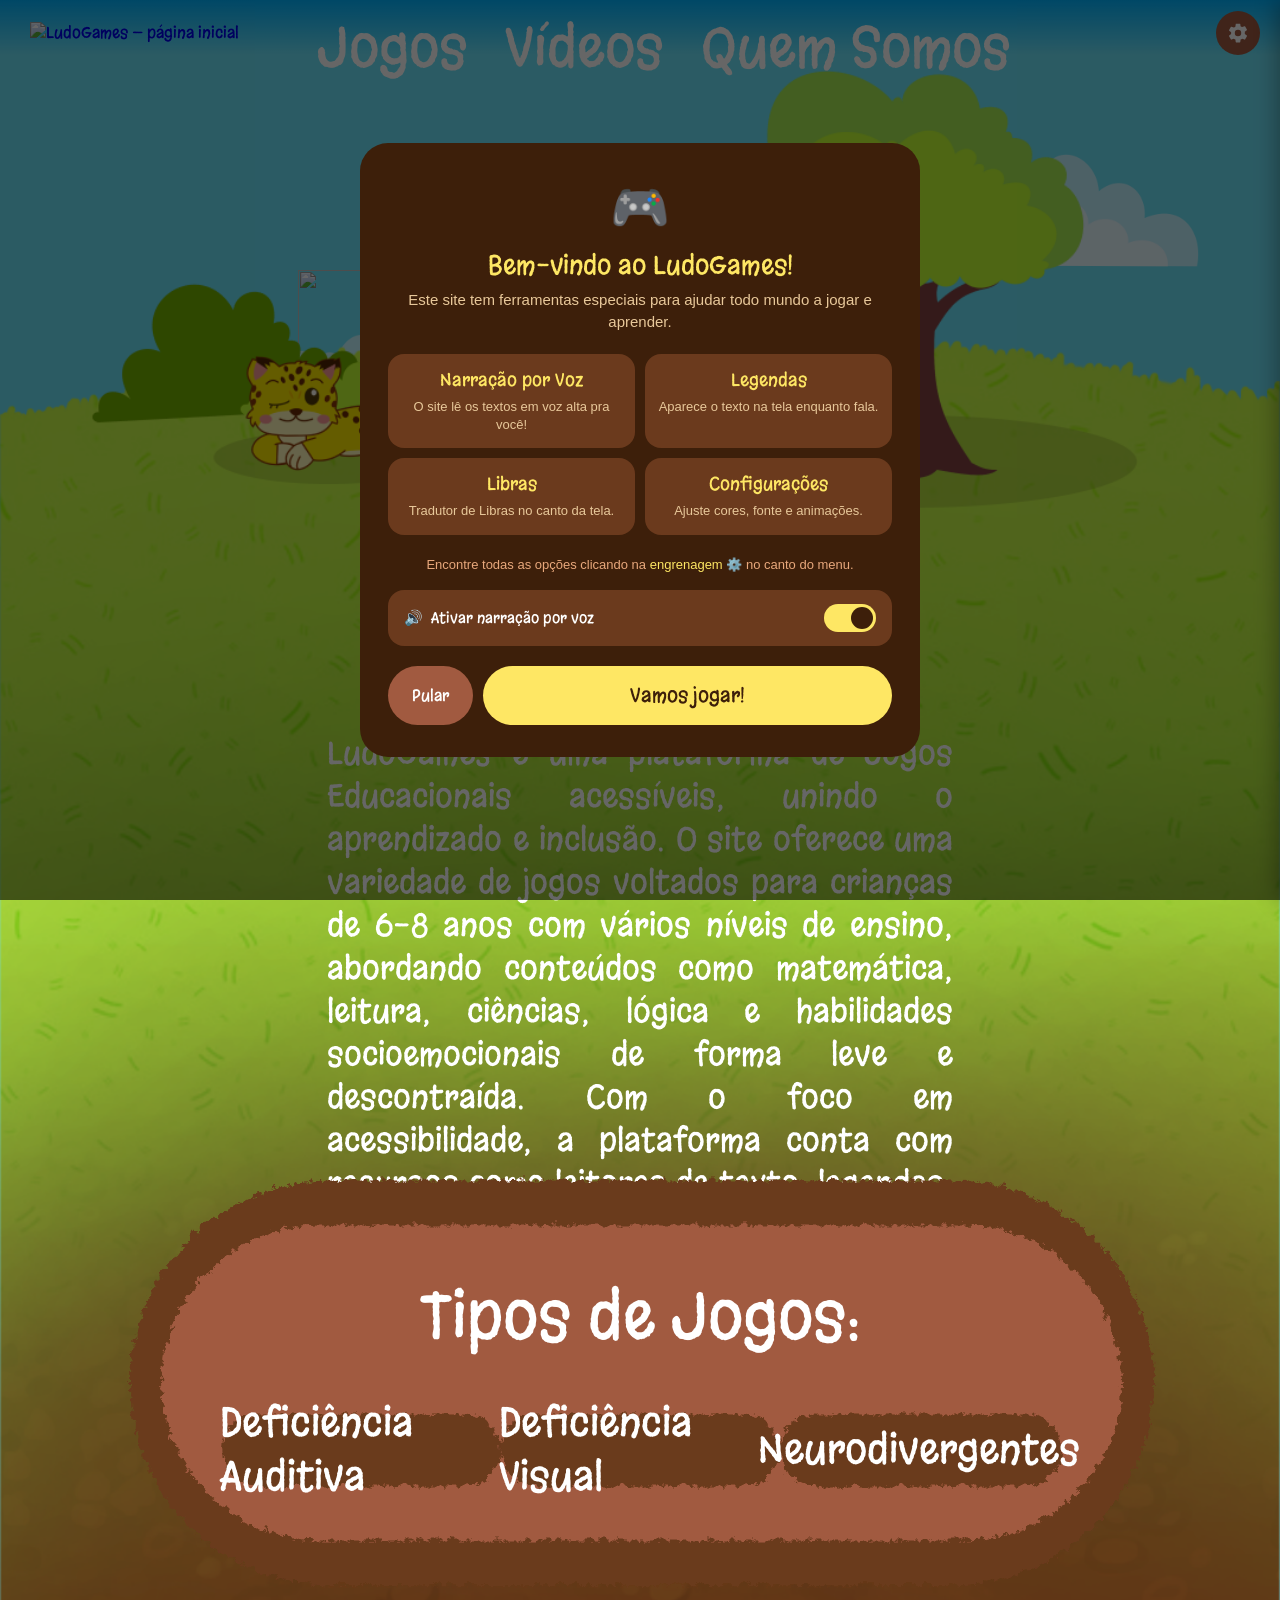
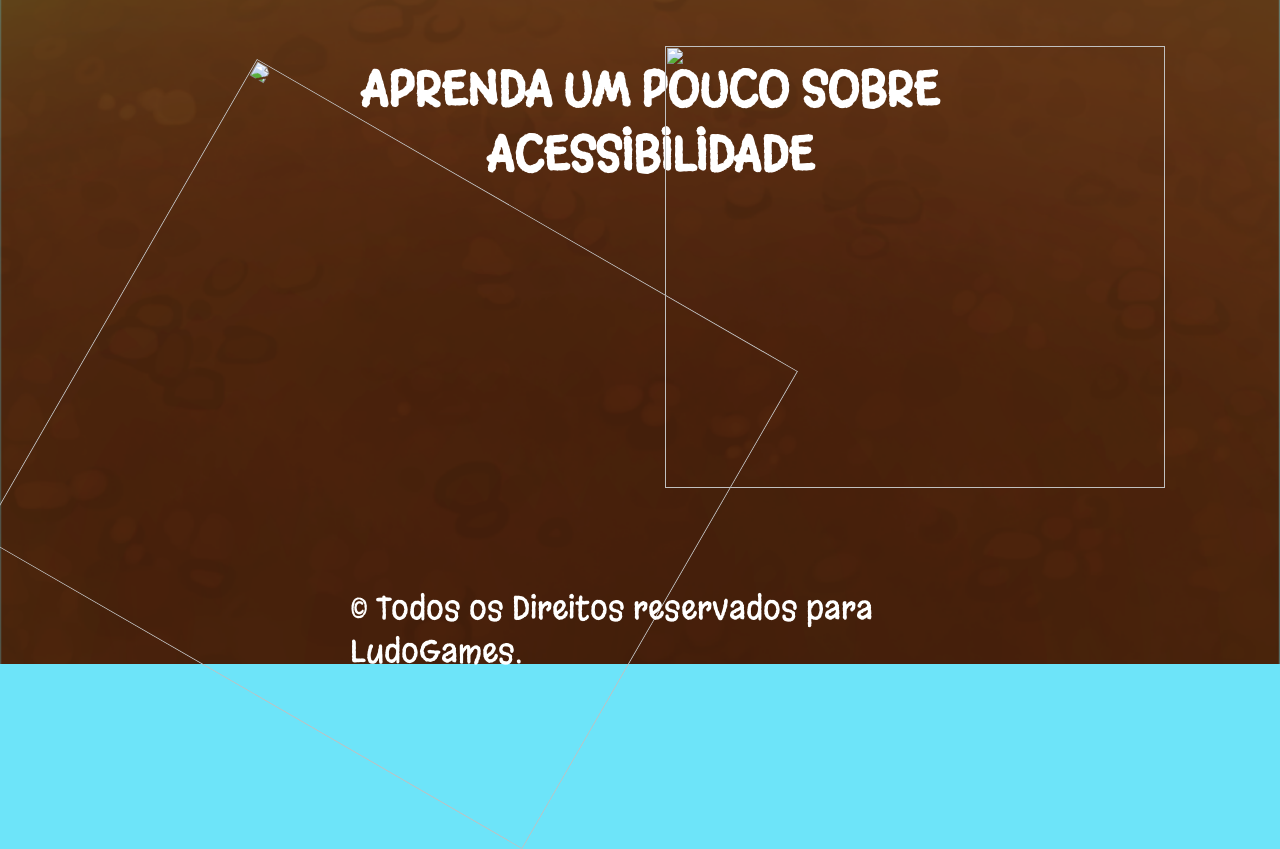
==== commit be745f9b: "fix: jogos" ====
--- a/index.html
+++ b/index.html
@@ -3,8 +3,8 @@
 <head>
     <meta charset="UTF-8">
     <meta name="viewport" content="width=device-width, initial-scale=1.0">
-    <meta name="description" content="LudoGames — jogos educativos e divertidos para crianças. Explore, aprenda e se divirta!">
-    <title>LudoGames</title>
+    <meta name="description" content="LudoJogos — jogos educativos e divertidos para crianças. Explore, aprenda e se divirta!">
+    <title>LudoJogos</title>
     <link rel="stylesheet" href="css/style.css">
     <link rel="shortcut icon" href="imgs/favicon.png" type="image/x-icon">
     <link rel="preconnect" href="https://fonts.googleapis.com">
@@ -187,7 +187,7 @@
             </div>
         </div>
 
-        <h1 class="titulo-videos">
+        <h1 class="titulo-videos leitura">
             APRENDA UM POUCO SOBRE ACESSIBILIDADE
         </h1>
 
@@ -225,10 +225,57 @@
         </div>
     </div>
 
+    <!-- Popup de boas-vindas -->
+    <div class="popup-overlay" id="popupOverlay" aria-modal="true" role="dialog" aria-label="Boas-vindas ao LudoGames">
+        <div class="popup">
+
+            <div class="popup-topo">
+                <span class="popup-icone" aria-hidden="true">🎮</span>
+                <h2 class="popup-titulo">Bem-vindo ao LudoGames!</h2>
+                <p class="popup-subtitulo">Este site tem ferramentas especiais para ajudar todo mundo a jogar e aprender.</p>
+            </div>
+
+            <div class="popup-cards">
+                <div class="popup-card">
+                    <p class="popup-card-titulo">Narração por Voz</p>
+                    <p class="popup-card-desc">O site lê os textos em voz alta pra você!</p>
+                </div>
+                <div class="popup-card">
+                    <p class="popup-card-titulo">Legendas</p>
+                    <p class="popup-card-desc">Aparece o texto na tela enquanto fala.</p>
+                </div>
+                <div class="popup-card">
+                    <p class="popup-card-titulo">Libras</p>
+                    <p class="popup-card-desc">Tradutor de Libras no canto da tela.</p>
+                </div>
+                <div class="popup-card">
+                    <p class="popup-card-titulo">Configurações</p>
+                    <p class="popup-card-desc">Ajuste cores, fonte e animações.</p>
+                </div>
+            </div>
+
+            <p class="popup-onde">Encontre todas as opções clicando na <span>engrenagem ⚙️</span> no canto do menu.</p>
+
+            <div class="popup-toggle-row">
+                <span class="popup-toggle-label"><span aria-hidden="true">🔊</span> Ativar narração por voz</span>
+                <label class="toggle">
+                    <input type="checkbox" id="togVozPopup" checked>
+                    <span class="slider-tog"></span>
+                </label>
+            </div>
+
+            <div class="popup-rodape">
+                <button class="popup-btn-pular" id="popupPular">Pular</button>
+                <button class="popup-btn-entrar" id="popupEntrar">Vamos jogar!</button>
+            </div>
+
+        </div>
+    </div>
+
     <!-- Cursor personalizado -->
     <div id="cursor-personalizado" aria-hidden="true"></div>
 
-    <script src="script.js" defer></script>
+    <script src="js/script.js" defer></script>
 
 </body>
 </html>
--- a/css/style.css
+++ b/css/style.css
@@ -634,7 +634,8 @@
   top: 75%;
   left: 50%;
   color: #fff;
-  width: 60vw;
+  width: 70vw;
+  text-align: center;
 }
 
 .videos-yt{
@@ -731,6 +732,162 @@
 .icone-audio {
   font-size: 26px;
   animation: pulso 1s infinite;
+}
+
+/* ─── Popup de boas-vindas ───────────────────────────────────────── */
+.popup-overlay {
+  position: fixed;
+  inset: 0;
+  background: rgba(0, 0, 0, 0.6);
+  z-index: calc(var(--z-topo) - 1);
+  display: flex;
+  align-items: center;
+  justify-content: center;
+  padding: 16px;
+  opacity: 1;
+  transition: opacity 0.3s ease;
+}
+
+.popup-overlay.escondendo {
+  opacity: 0;
+  pointer-events: none;
+}
+
+.popup-overlay.oculto {
+  display: none;
+}
+
+.popup {
+  background: #3d1f0a;
+  border-radius: 28px;
+  width: 100%;
+  max-width: 560px;
+  padding: 32px 28px;
+}
+
+.popup-topo {
+  text-align: center;
+  margin-bottom: 20px;
+}
+
+.popup-icone {
+  font-size: 48px;
+  display: block;
+  margin-bottom: 8px;
+}
+
+.popup-titulo {
+  color: #FEE764;
+  font-size: 26px;
+  font-family: "Margarine", sans-serif;
+  font-weight: normal;
+  margin: 0 0 6px;
+}
+
+.popup-subtitulo {
+  color: #e8c89a;
+  font-size: 15px;
+  font-family: sans-serif;
+  font-weight: 400;
+  margin: 0;
+  line-height: 1.5;
+}
+
+.popup-cards {
+  display: grid;
+  grid-template-columns: 1fr 1fr;
+  gap: 10px;
+  margin: 20px 0;
+}
+
+.popup-card {
+  background: #6B3A1D;
+  border-radius: 16px;
+  padding: 14px 12px;
+  text-align: center;
+}
+
+.popup-card-titulo {
+  color: #FEE764;
+  font-size: 18px;
+  font-family: "Margarine", sans-serif;
+  margin: 0 0 6px;
+}
+
+.popup-card-desc {
+  color: #e8c89a;
+  font-size: 13px;
+  font-family: sans-serif;
+  line-height: 1.4;
+  margin: 0;
+}
+
+.popup-onde {
+  color: #e8a87c;
+  font-size: 13px;
+  font-family: sans-serif;
+  text-align: center;
+  margin-bottom: 16px;
+  line-height: 1.5;
+}
+
+.popup-onde span {
+  color: #FEE764;
+}
+
+.popup-toggle-row {
+  background: #6B3A1D;
+  border-radius: 16px;
+  padding: 14px 16px;
+  display: flex;
+  justify-content: space-between;
+  align-items: center;
+  margin-bottom: 20px;
+}
+
+.popup-toggle-label {
+  color: white;
+  font-size: 15px;
+  font-family: "Margarine", sans-serif;
+  display: flex;
+  align-items: center;
+  gap: 8px;
+}
+
+.popup-rodape {
+  display: flex;
+  gap: 10px;
+}
+
+.popup-btn-entrar {
+  flex: 1;
+  background: #FEE764;
+  color: #3d1f0a;
+  border: none;
+  border-radius: 50px;
+  padding: 16px;
+  font-family: "Margarine", sans-serif;
+  font-size: 20px;
+  transition: transform 0.2s ease;
+}
+
+.popup-btn-entrar:hover {
+  transform: scale(1.03);
+}
+
+.popup-btn-pular {
+  background: #A15A40;
+  color: white;
+  border: none;
+  border-radius: 50px;
+  padding: 16px 24px;
+  font-family: "Margarine", sans-serif;
+  font-size: 16px;
+  transition: background 0.2s ease;
+}
+
+.popup-btn-pular:hover {
+  background: #c4703a;
 }
 
 /* ─── Cursor personalizado ───────────────────────────────────────── */
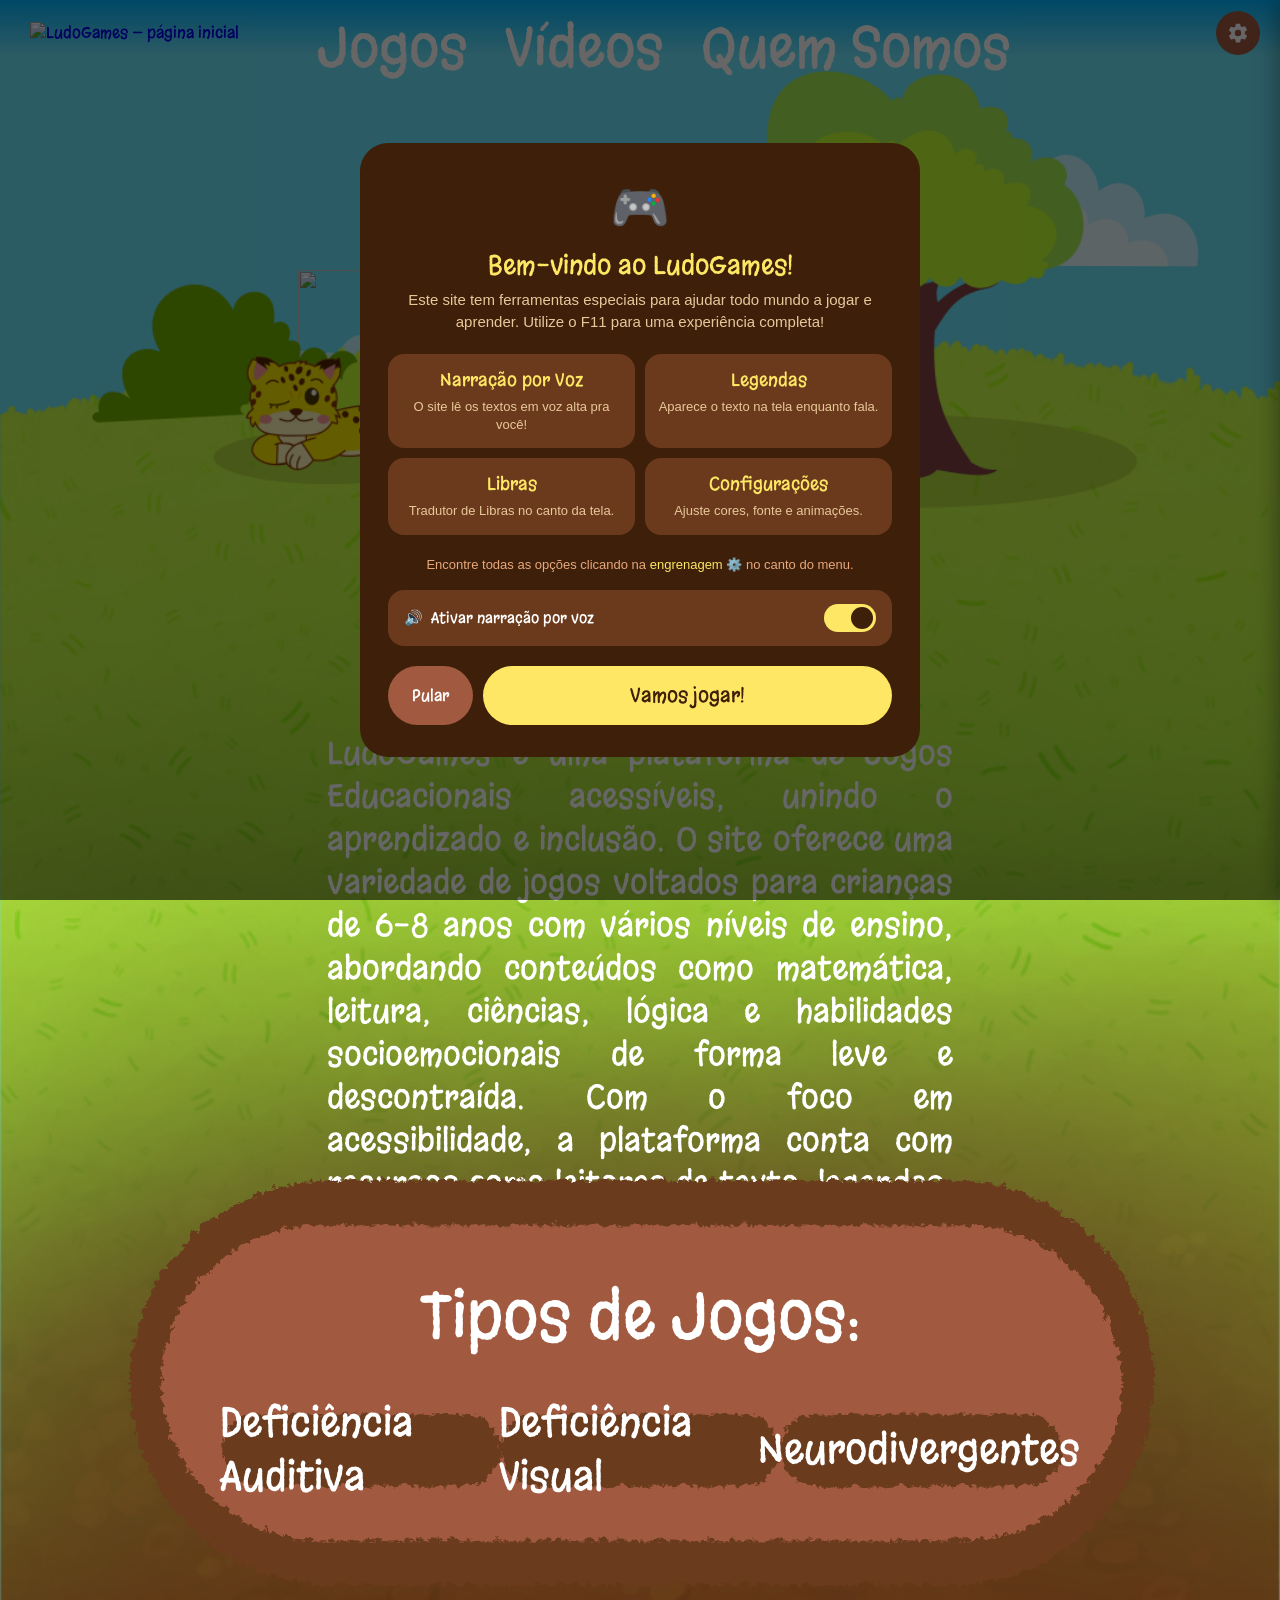
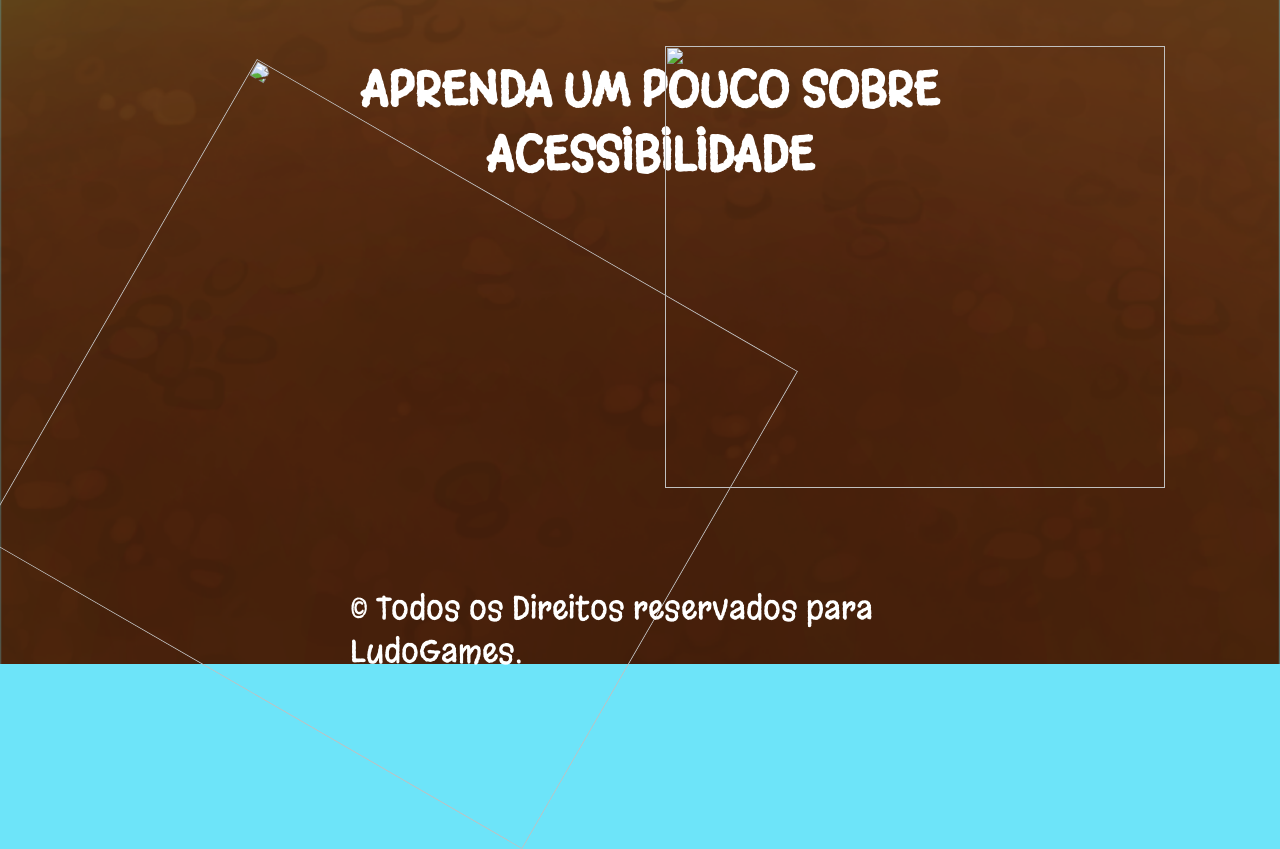
==== commit dedad027: "fix: error" ====
--- a/index.html
+++ b/index.html
@@ -3,8 +3,8 @@
 <head>
     <meta charset="UTF-8">
     <meta name="viewport" content="width=device-width, initial-scale=1.0">
-    <meta name="description" content="LudoJogos — jogos educativos e divertidos para crianças. Explore, aprenda e se divirta!">
-    <title>LudoJogos</title>
+    <meta name="description" content="LudoGames — jogos educativos e divertidos para crianças. Explore, aprenda e se divirta!">
+    <title>LudoGames</title>
     <link rel="stylesheet" href="css/style.css">
     <link rel="shortcut icon" href="imgs/favicon.png" type="image/x-icon">
     <link rel="preconnect" href="https://fonts.googleapis.com">
@@ -232,7 +232,7 @@
             <div class="popup-topo">
                 <span class="popup-icone" aria-hidden="true">🎮</span>
                 <h2 class="popup-titulo">Bem-vindo ao LudoGames!</h2>
-                <p class="popup-subtitulo">Este site tem ferramentas especiais para ajudar todo mundo a jogar e aprender.</p>
+                <p class="popup-subtitulo">Este site tem ferramentas especiais para ajudar todo mundo a jogar e aprender. Utilize o F11 para uma experiência completa!</p>
             </div>
 
             <div class="popup-cards">
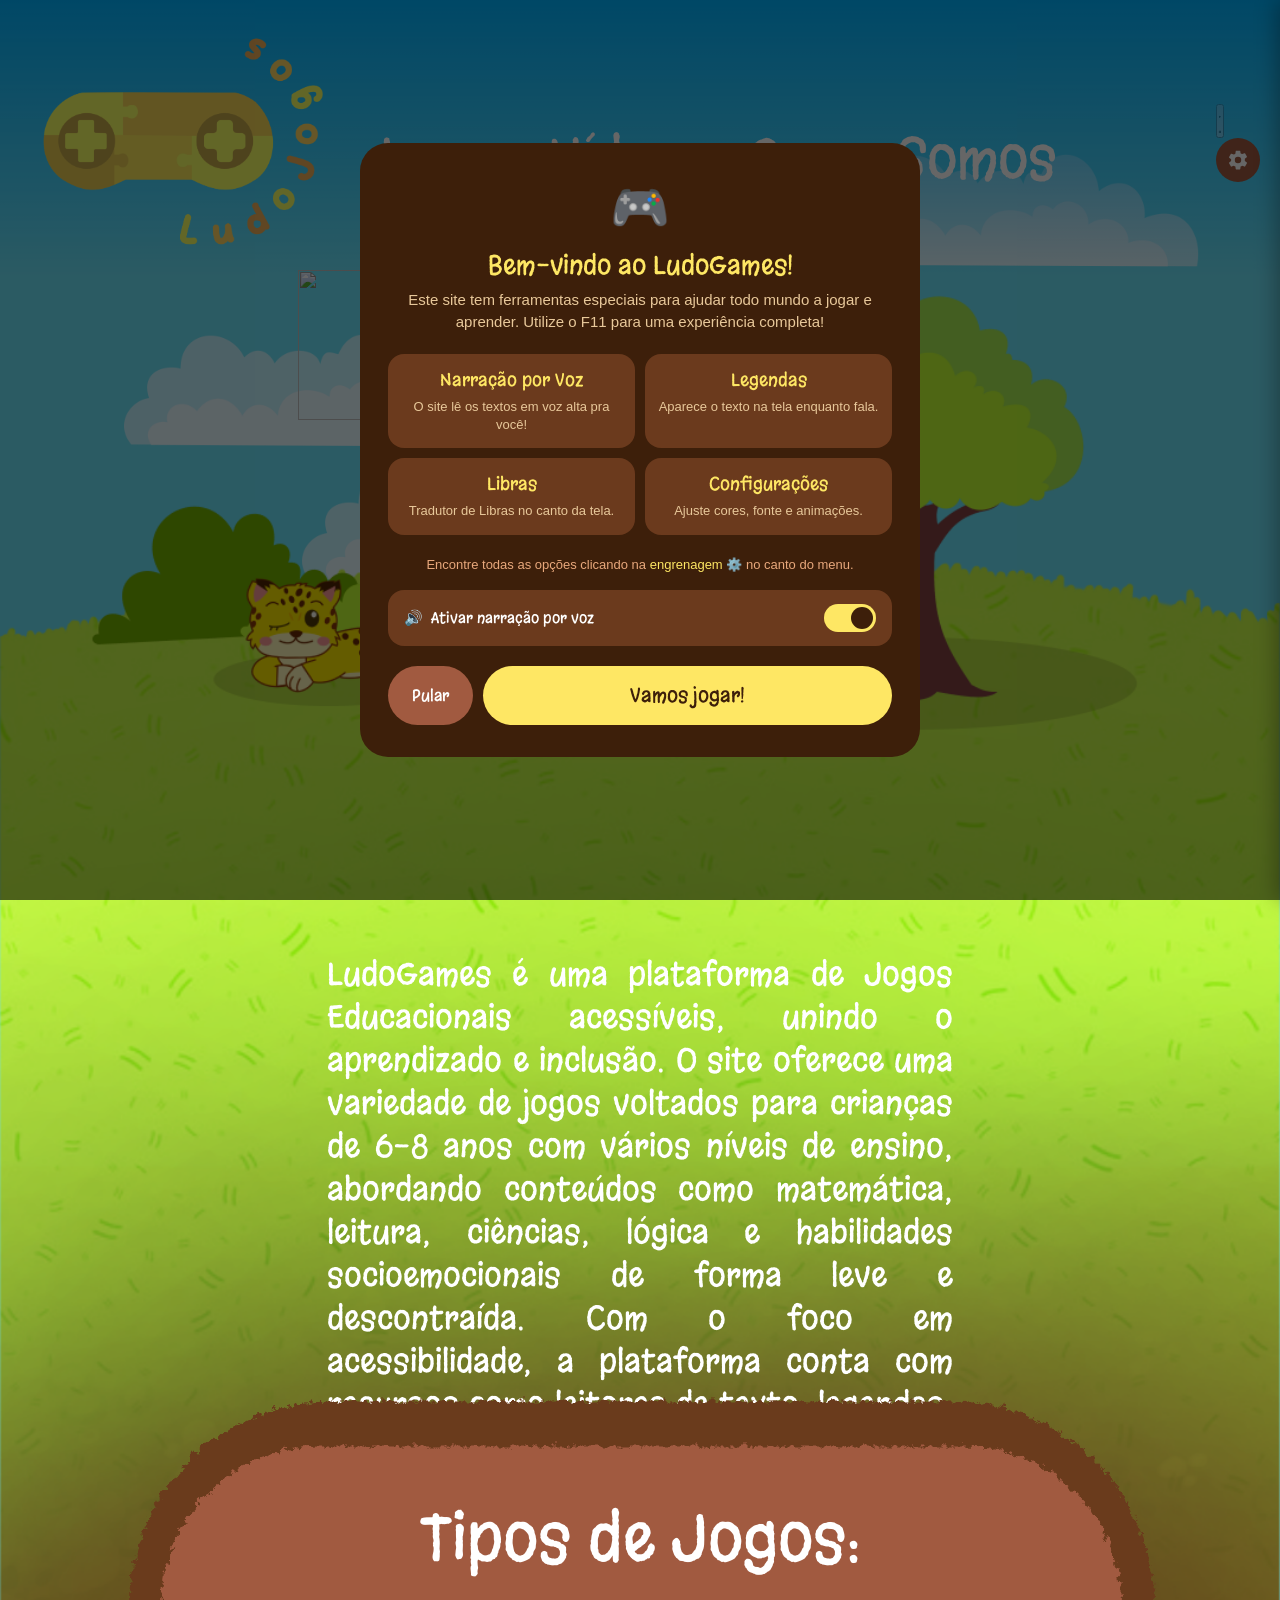
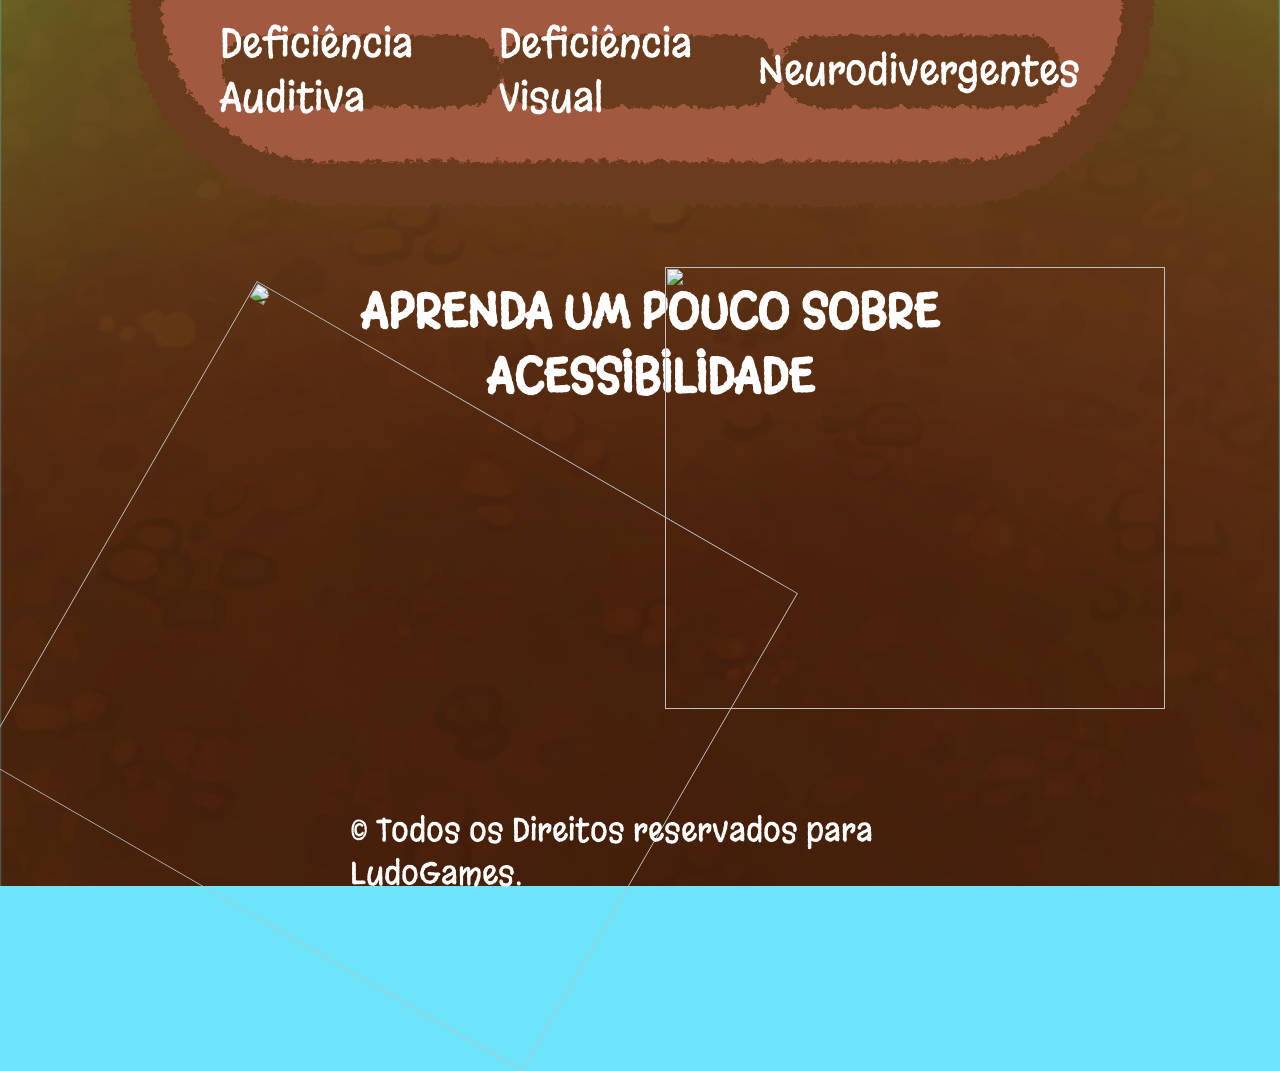
==== commit b8bddfad: "update: css" ====
--- a/index.html
+++ b/index.html
@@ -9,9 +9,9 @@
     <link rel="shortcut icon" href="imgs/favicon.png" type="image/x-icon">
     <link rel="preconnect" href="https://fonts.googleapis.com">
     <link rel="preconnect" href="https://fonts.gstatic.com" crossorigin>
-    <link href="https://fonts.googleapis.com/css2?family=Margarine&display=swap" rel="stylesheet">
+    <link href="https://fonts.googleapis.com/css2?family=Margarine&family=Atkinson+Hyperlegible:ital,wght@0,400;0,700;1,400;1,700&display=swap" rel="stylesheet">
 </head>
-    
+
 <body>
 
     <!-- Filtro SVG para textura nas boxes -->
@@ -44,10 +44,27 @@
                     <li><a href="quemsomos.html" class="narra-texto">Quem Somos</a></li>
                 </ul>
 
-                 <!-- Passarinho do header -->
+                <!-- Passarinho do header -->
                 <div class="passarinho" id="passarinho" aria-hidden="true">
                     <img src="imgs/prikito1.png" alt="">
                 </div>
+
+                <!-- Placa de madeira: agrupa botões de música + acessibilidade -->
+            <div class="placa-header">
+                <span class="folha folha-tl" aria-hidden="true"></span>
+                <span class="folha folha-tr" aria-hidden="true"></span>
+                <span class="folha folha-bl" aria-hidden="true"></span>
+                <span class="folha folha-br" aria-hidden="true"></span>
+
+                <!-- Botão de música de fundo -->
+                <button class="btn-musica" id="btnMusica" aria-label="Tocar música de fundo" aria-pressed="false" title="Música de fundo">
+                    <svg class="icone-musica-play" viewBox="0 0 24 24" xmlns="http://www.w3.org/2000/svg" aria-hidden="true">
+                        <path d="M8 5v14l11-7z"/>
+                    </svg>
+                    <svg class="icone-musica-pause" viewBox="0 0 24 24" xmlns="http://www.w3.org/2000/svg" aria-hidden="true">
+                        <path d="M6 5h4v14H6zM14 5h4v14h-4z"/>
+                    </svg>
+                </button>
 
                 <!-- Botão de acessibilidade -->
                 <button class="btn-acessibilidade" id="btnAcessibilidade" aria-label="Abrir painel de acessibilidade" title="Acessibilidade">
@@ -55,16 +72,22 @@
                         <path d="M12 15.5A3.5 3.5 0 0 1 8.5 12 3.5 3.5 0 0 1 12 8.5a3.5 3.5 0 0 1 3.5 3.5 3.5 3.5 0 0 1-3.5 3.5m7.43-2.92c.04-.3.07-.62.07-.96s-.03-.66-.07-1l2.15-1.68c.19-.15.24-.42.12-.64l-2.04-3.53c-.12-.22-.39-.3-.61-.22l-2.54 1.02c-.52-.4-1.08-.73-1.69-.98l-.38-2.7C14.46 2.18 14.25 2 14 2h-4c-.25 0-.46.18-.49.42l-.38 2.7c-.61.25-1.17.59-1.69.98L4.9 5.08c-.22-.08-.49 0-.61.22L2.25 8.83c-.13.22-.07.49.12.64l2.15 1.68c-.04.34-.07.67-.07 1s.03.65.07.96l-2.15 1.7c-.19.14-.24.42-.12.63l2.04 3.54c.12.22.39.3.61.22l2.54-1.01c.52.4 1.08.73 1.69.98l.38 2.7c.03.24.24.42.49.42h4c.25 0 .46-.18.49-.42l.38-2.7c.61-.25 1.17-.58 1.69-.98l2.54 1.01c.22.08.49 0 .61-.22l2.04-3.54c.12-.21.07-.49-.12-.63l-2.15-1.7z"/>
                     </svg>
                 </button>
+            </div>
 
             </nav>
         </header>
     </div>
 
+    <!-- Elemento de áudio da música de fundo desta página. O caminho é
+        padronizado como sons/musica-fundo.mp3 — basta substituir o
+        arquivo depois, sem precisar mexer no código. -->
+    <audio id="musicaFundo" src="sons/musica-fundo-index.mp3" loop preload="none"></audio>
+
     <!-- Overlay do painel de acessibilidade -->
     <div class="sb-overlay" id="sbOverlay" aria-hidden="true"></div>
 
     <!-- Painel lateral de acessibilidade -->
-    <aside class="sidebar-acessibilidade" id="sidebarAcessibilidade" aria-label="Painel de acessibilidade" aria-hidden="true">
+    <aside class="sidebar-acessibilidade" id="sidebarAcessibilidade" aria-label="Painel de acessibilidade" aria-hidden="true" inert>
 
         <div class="sb-header">
             <h2 class="sb-titulo">Acessibilidade</h2>
@@ -91,6 +114,16 @@
                 </label>
                 <label class="toggle">
                     <input type="checkbox" id="togLegenda" checked>
+                    <span class="slider-tog"></span>
+                </label>
+            </div>
+
+            <div class="sb-row">
+                <label class="sb-label" for="togMusica">
+                    <span aria-hidden="true">🎵</span> Música de fundo
+                </label>
+                <label class="toggle">
+                    <input type="checkbox" id="togMusica">
                     <span class="slider-tog"></span>
                 </label>
             </div>
@@ -138,6 +171,17 @@
                     <button class="btn-op ativo" data-fonte="normal">M</button>
                     <button class="btn-op" data-fonte="grande">G</button>
                 </div>
+            </div>
+
+            <div class="sb-row sb-row-select">
+                <label class="sb-label" for="selTipoFonte">
+                    <span aria-hidden="true">🔡</span> Tipo de fonte
+                </label>
+                <select class="sb-select" id="selTipoFonte" aria-label="Escolher tipo de fonte">
+                    <option value="padrao">Padrão</option>
+                    <option value="dislexia">Dislexia (OpenDyslexic)</option>
+                    <option value="discalculia">Discalculia (Atkinson Hyperlegible)</option>
+                </select>
             </div>
         </section>
 
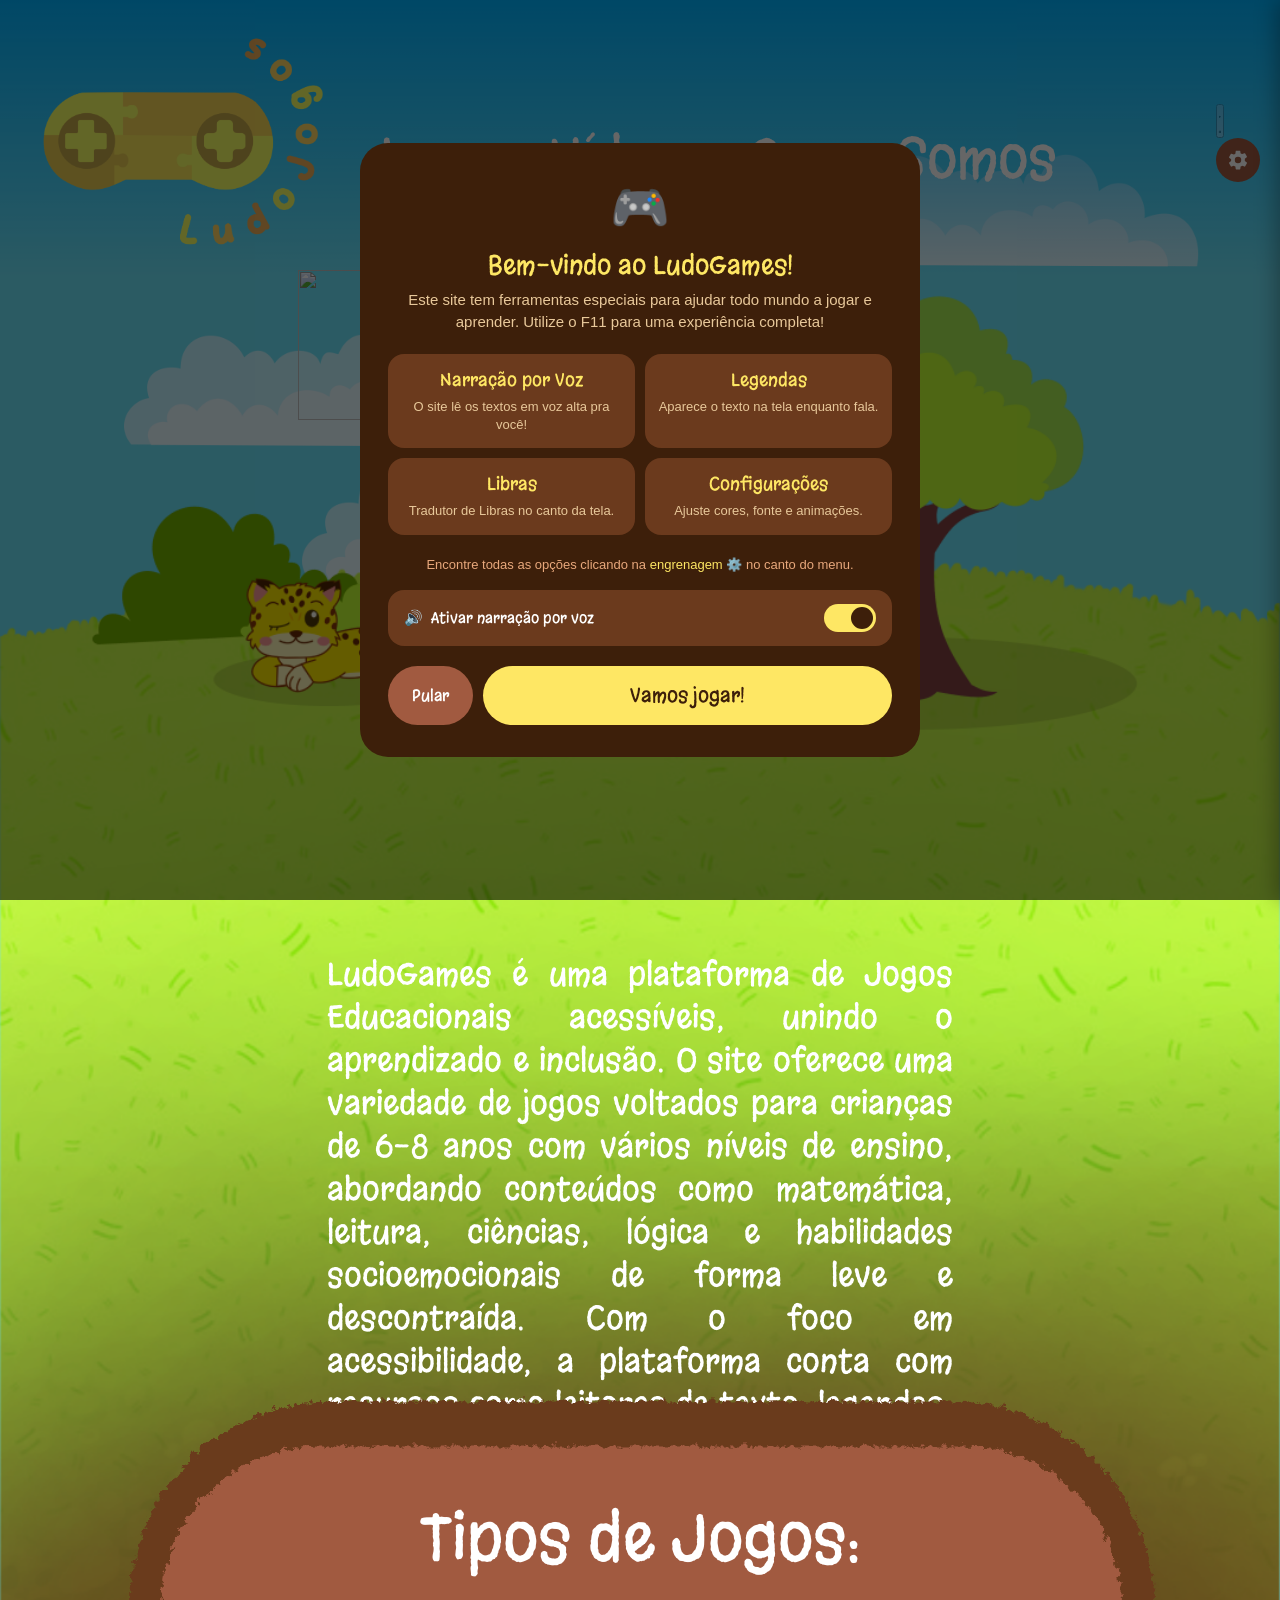
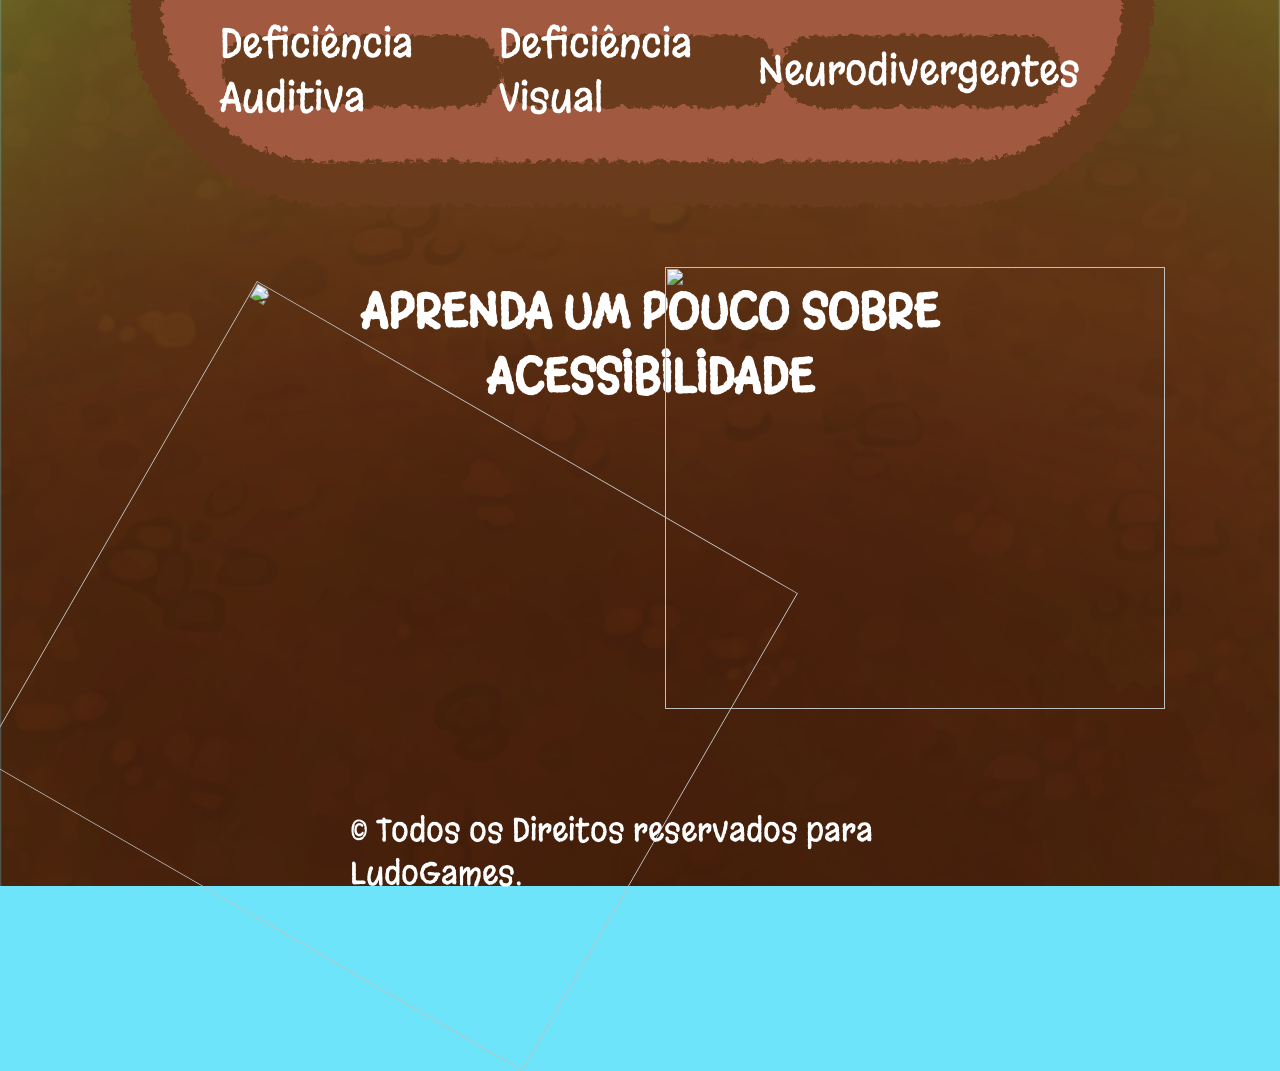
==== commit 24cfb6b8: "update: jogo novo" ====
--- a/index.html
+++ b/index.html
@@ -4,7 +4,7 @@
     <meta charset="UTF-8">
     <meta name="viewport" content="width=device-width, initial-scale=1.0">
     <meta name="description" content="LudoGames — jogos educativos e divertidos para crianças. Explore, aprenda e se divirta!">
-    <title>LudoGames</title>
+    <title>LudoJogos</title>
     <link rel="stylesheet" href="css/style.css">
     <link rel="shortcut icon" href="imgs/favicon.png" type="image/x-icon">
     <link rel="preconnect" href="https://fonts.googleapis.com">
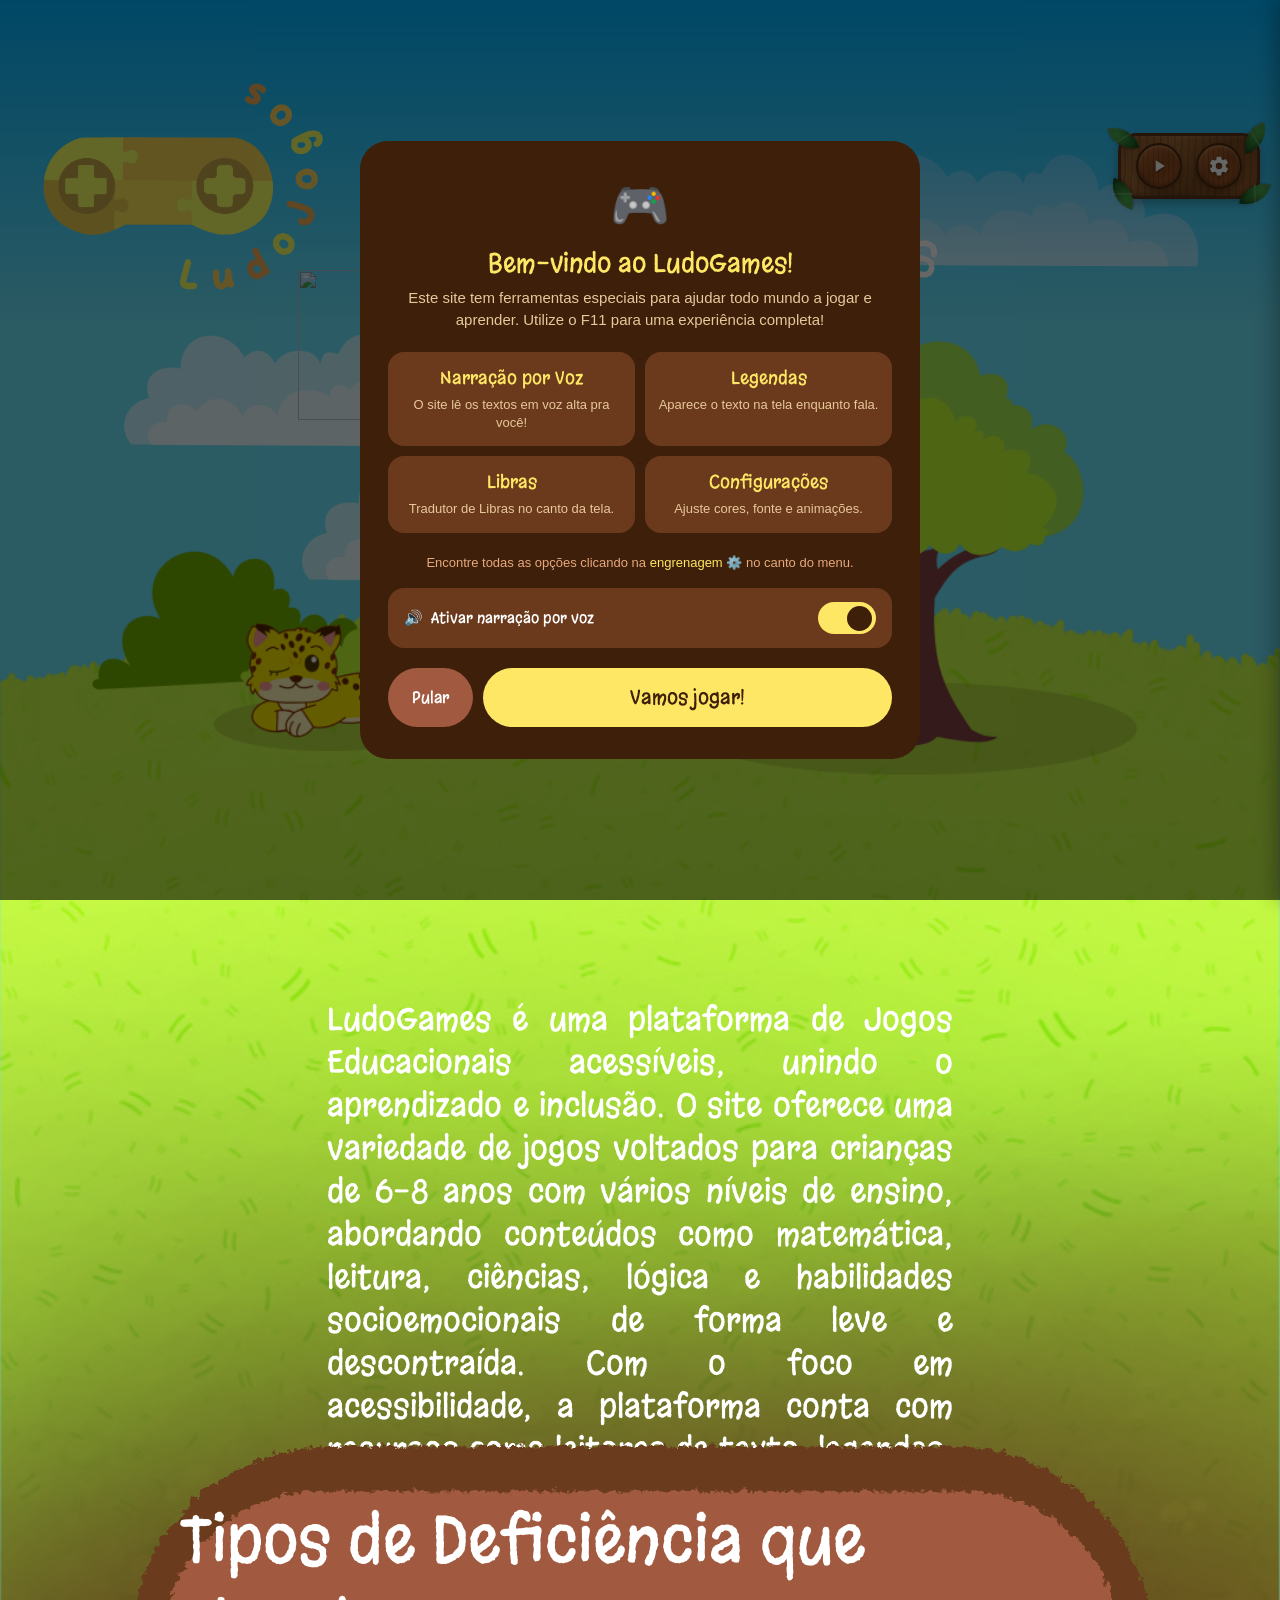
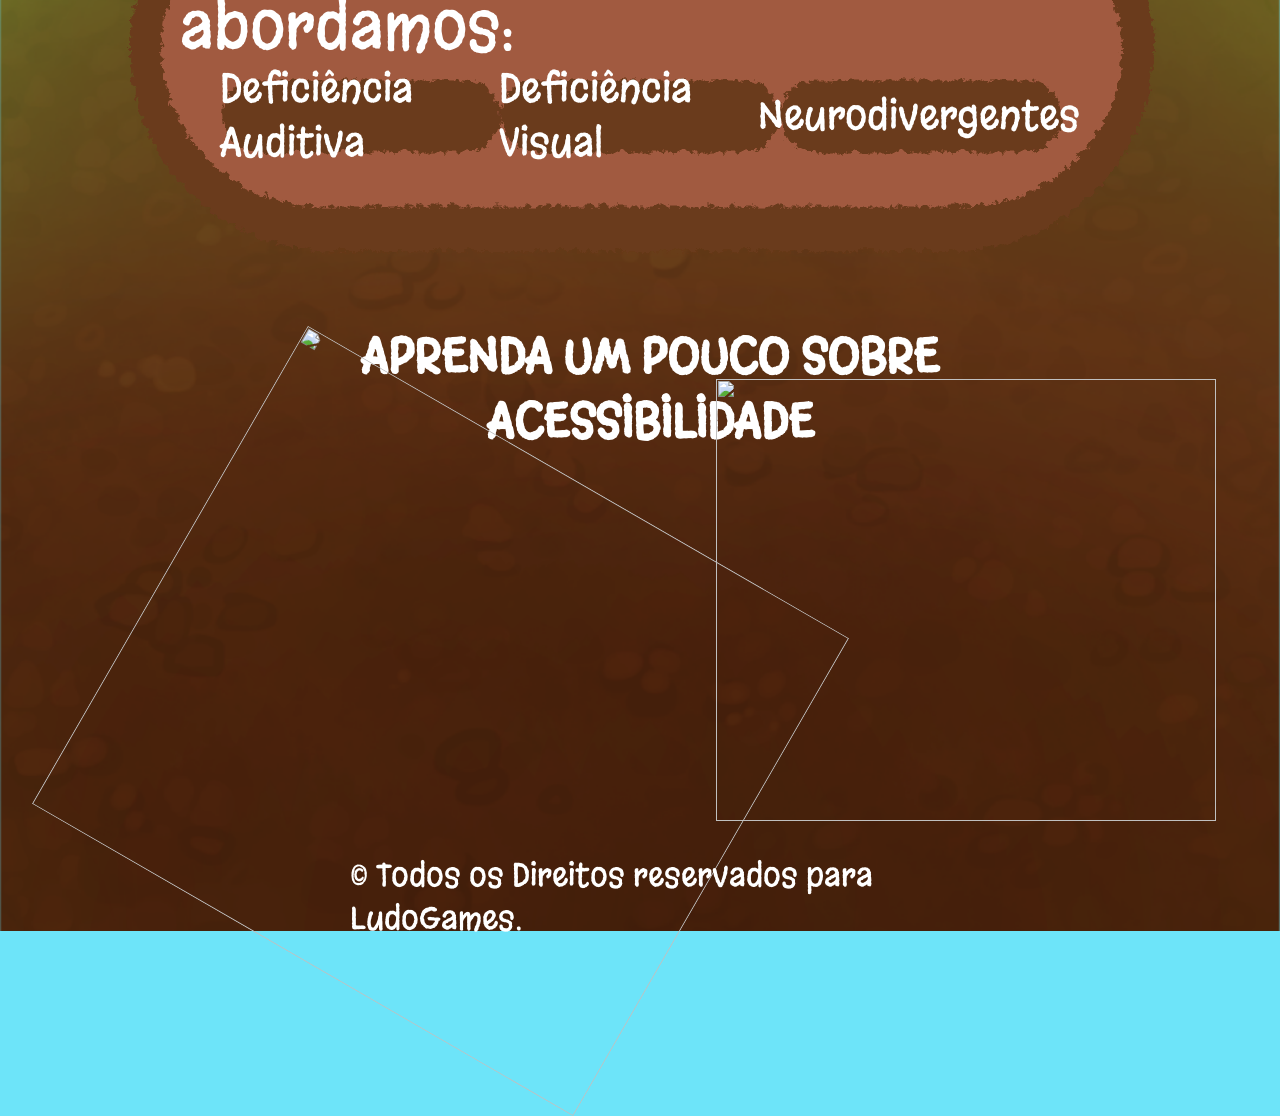
==== commit 63bc84fa: "update: coisas" ====
--- a/index.html
+++ b/index.html
@@ -222,7 +222,7 @@
 
         <div class="box">
             <div class="box2">
-                <div class="box3"><p class="text leitura">Tipos de Jogos:</p></div>
+                <div class="box3"><p class="text leitura">Tipos de Deficiência que abordamos:</p></div>
                 <div class="pai">
                     <div class="box4"><a href="#" class="text2 narra-texto">Deficiência Auditiva</a></div>
                     <div class="box5"><a href="#" class="text2 narra-texto">Deficiência Visual</a></div>
--- a/css/style.css
+++ b/css/style.css
@@ -82,6 +82,75 @@
 body.fonte-pequena .text2     { font-size: 2em; }
 body.fonte-pequena .caixa     { font-size: 1.6em; }
 
+/* ─── Acessibilidade: tipo de fonte (dislexia / discalculia) ────── *
+   OpenDyslexic não está no Google Fonts, por isso é importada via
+   @font-face apontando para o CDN da Fontsource (jsDelivr). Atkinson
+   Hyperlegible vem do Google Fonts, já importada no <head> da página.
+   O "!important" no seletor universal é necessário porque a fonte
+   "Margarine" está declarada em vários seletores específicos do CSS
+   (.sb-titulo, .btn-start etc.), que teriam mais especificidade do
+   que uma simples troca em "body" sem o !important.
+
+   OpenDyslexic e Atkinson Hyperlegible têm x-height e largura de
+   glifo bem maiores que a Margarine. Aplicadas no mesmo font-size,
+   elas estourariam caixas, botões e títulos dimensionados
+   especificamente para a Margarine — por isso reduzimos o font-size
+   do body nesses modos (só o tamanho, não a fonte), compensando essa
+   diferença visual. As combinações abaixo (ex: fonte-grande.fonte-
+   dislexia) garantem que "Tamanho da fonte" (P/M/G) e "Tipo de
+   fonte" funcionem juntos de forma previsível. ─────────────────── */
+@font-face {
+  font-family: "OpenDyslexic";
+  font-style: normal;
+  font-weight: 400;
+  font-display: swap;
+  src: url("https://cdn.jsdelivr.net/fontsource/fonts/opendyslexic@latest/latin-400-normal.woff2") format("woff2"),
+       url("https://cdn.jsdelivr.net/fontsource/fonts/opendyslexic@latest/latin-400-normal.woff") format("woff");
+}
+
+@font-face {
+  font-family: "OpenDyslexic";
+  font-style: normal;
+  font-weight: 700;
+  font-display: swap;
+  src: url("https://cdn.jsdelivr.net/fontsource/fonts/opendyslexic@latest/latin-700-normal.woff2") format("woff2"),
+       url("https://cdn.jsdelivr.net/fontsource/fonts/opendyslexic@latest/latin-700-normal.woff") format("woff");
+}
+
+body.fonte-dislexia * {
+  font-family: "OpenDyslexic", "Margarine", sans-serif !important;
+}
+
+body.fonte-discalculia * {
+  font-family: "Atkinson Hyperlegible", "Margarine", sans-serif !important;
+}
+
+body.fonte-dislexia,
+body.fonte-discalculia {
+  font-size: 0.82em;
+}
+
+body.fonte-pequena.fonte-dislexia,
+body.fonte-pequena.fonte-discalculia {
+  font-size: calc(14px * 0.82);
+}
+
+body.fonte-normal.fonte-dislexia,
+body.fonte-normal.fonte-discalculia {
+  font-size: calc(16px * 0.82);
+}
+
+body.fonte-grande.fonte-dislexia,
+body.fonte-grande.fonte-discalculia {
+  font-size: calc(20px * 0.82);
+}
+
+/* Discalculia: espaçamento extra entre dígitos ajuda a diferenciar
+   números em sequência (ex: datas, quantidades, pontuações) */
+body.fonte-discalculia {
+  font-variant-numeric: tabular-nums;
+}
+
 /* ─── Acessibilidade: foco visível ──────────────────────────────── */
 :focus-visible {
   outline: 3px solid #FEE764;
@@ -149,6 +218,8 @@
   position: relative;
   height: auto;
   z-index: var(--z-header);
+  margin-top: 5vh;
+  margin-right: 5vw;
 }
 
 .logo img {
@@ -253,6 +324,70 @@
   height: 22px;
   fill: white;
   transition: fill 0.3s ease;
+}
+
+/* ─── Botão de música de fundo ───────────────────────────────────── */
+.btn-musica {
+  width: 44px;
+  height: 44px;
+  background: #A15A40;
+  border: none;
+  border-radius: 50%;
+  display: flex;
+  align-items: center;
+  justify-content: center;
+  margin-right: 12px;
+  transition: transform 0.2s ease, background 0.3s ease;
+  z-index: var(--z-header);
+  position: relative;
+}
+
+.btn-musica:hover {
+  background: #FEE764;
+}
+
+.btn-musica:hover svg {
+  fill: #3d1f0a;
+}
+
+.btn-musica svg {
+  width: 20px;
+  height: 20px;
+  fill: white;
+  transition: fill 0.3s ease;
+}
+
+/* Só um dos dois ícones aparece por vez, conforme o estado do botão */
+.icone-musica-pause { display: none; }
+
+.btn-musica.tocando .icone-musica-play  { display: none; }
+.btn-musica.tocando .icone-musica-pause { display: block; }
+
+/* Leve pulso enquanto a música está tocando, só um reforço visual sutil
+   (respeitando body.sem-animacoes, que já desliga toda animação do site) */
+.btn-musica.tocando {
+  animation: pulso-musica 1.6s ease-in-out infinite;
+}
+
+@keyframes pulso-musica {
+  0%, 100% { box-shadow: 0 0 0 0 rgba(254, 231, 100, 0.5); }
+  50%      { box-shadow: 0 0 0 6px rgba(254, 231, 100, 0); }
+}
+
+/* Estado desabilitado: quando o toggle "Música de fundo" está desligado
+   no painel de acessibilidade, o botão do header fica visualmente
+   inativo e não pode ser clicado */
+.btn-musica:disabled {
+  opacity: 0.4;
+  cursor: not-allowed;
+}
+
+.btn-musica:disabled:hover {
+  background: #A15A40;
+}
+
+.btn-musica:disabled:hover svg {
+  fill: white;
 }
 
 /* ─── Overlay ────────────────────────────────────────────────────── */
@@ -276,14 +411,15 @@
   position: fixed;
   top: 0;
   right: 0;
-  width: 400px;
+  width: 440px;
+  max-width: 92vw;
   height: 100vh;
   background: #3d1f0a;
   z-index: var(--z-overlay);
   transform: translateX(100%);
   transition: transform 0.35s ease;
   overflow-y: auto;
-  padding: 24px 20px;
+  padding: 30px 26px;
   box-shadow: -4px 0 20px rgba(0,0,0,0.3);
 }
 
@@ -295,12 +431,12 @@
   display: flex;
   justify-content: space-between;
   align-items: center;
-  margin-bottom: 20px;
+  margin-bottom: 26px;
 }
 
 .sb-titulo {
   color: white;
-  font-size: 24px;
+  font-size: 30px;
   font-family: "Margarine", sans-serif;
   font-weight: normal;
 }
@@ -309,10 +445,10 @@
   background: #A15A40;
   border: none;
   color: white;
-  width: 34px;
-  height: 34px;
+  width: 40px;
+  height: 40px;
   border-radius: 50%;
-  font-size: 16px;
+  font-size: 18px;
   display: flex;
   align-items: center;
   justify-content: center;
@@ -325,15 +461,15 @@
 }
 
 .sb-secao {
-  margin-bottom: 8px;
+  margin-bottom: 10px;
 }
 
 .sb-secao-titulo {
   color: #e8a87c;
-  font-size: 12px;
+  font-size: 14px;
   text-transform: uppercase;
   letter-spacing: 1.5px;
-  margin-bottom: 12px;
+  margin-bottom: 16px;
   font-family: sans-serif;
   font-weight: 700;
 }
@@ -342,13 +478,13 @@
   display: flex;
   justify-content: space-between;
   align-items: center;
-  margin-bottom: 14px;
+  margin-bottom: 20px;
   gap: 10px;
 }
 
 .sb-label {
   color: white;
-  font-size: 16px;
+  font-size: 19px;
   font-family: "Margarine", sans-serif;
   display: flex;
   align-items: center;
@@ -358,14 +494,14 @@
 .sb-divider {
   border: none;
   border-top: 1px solid #6B3A1D;
-  margin: 16px 0;
+  margin: 20px 0;
 }
 
 /* ─── Toggle switch ──────────────────────────────────────────────── */
 .toggle {
   position: relative;
-  width: 52px;
-  height: 28px;
+  width: 58px;
+  height: 32px;
   flex-shrink: 0;
 }
 
@@ -380,15 +516,15 @@
   position: absolute;
   inset: 0;
   background: #6B3A1D;
-  border-radius: 28px;
+  border-radius: 32px;
   transition: background 0.3s ease;
 }
 
 .slider-tog::before {
   content: '';
   position: absolute;
-  width: 22px;
-  height: 22px;
+  width: 25px;
+  height: 25px;
   left: 3px;
   bottom: 3px;
   background: white;
@@ -401,14 +537,14 @@
 }
 
 .toggle input:checked + .slider-tog::before {
-  transform: translateX(24px);
+  transform: translateX(26px);
   background: #3d1f0a;
 }
 
 /* ─── Botões de opção (P/M/G, velocidade) ────────────────────────── */
 .btn-grupo {
   display: flex;
-  gap: 6px;
+  gap: 8px;
   flex-shrink: 0;
 }
 
@@ -416,12 +552,12 @@
   background: #6B3A1D;
   border: none;
   color: white;
-  padding: 6px 12px;
-  border-radius: 20px;
+  padding: 9px 16px;
+  border-radius: 22px;
   font-family: "Margarine", sans-serif;
-  font-size: 14px;
+  font-size: 16px;
   transition: background 0.2s ease;
-  min-width: 36px;
+  min-width: 42px;
 }
 
 .btn-op:hover {
@@ -431,6 +567,44 @@
 .btn-op.ativo {
   background: #FEE764;
   color: #3d1f0a;
+}
+
+/* ─── Seletor de tipo de fonte (dropdown) ────────────────────────── */
+.sb-row-select {
+  align-items: flex-start;
+  flex-direction: column;
+  gap: 10px;
+}
+
+.sb-select {
+  width: 100%;
+  background: #6B3A1D;
+  border: none;
+  color: white;
+  padding: 12px 14px;
+  border-radius: 12px;
+  font-family: "Margarine", sans-serif;
+  font-size: 17px;
+  cursor: pointer;
+  transition: background 0.2s ease;
+  appearance: none;
+  -webkit-appearance: none;
+  background-image: url("data:image/svg+xml;utf8,<svg xmlns='http://www.w3.org/2000/svg' viewBox='0 0 24 24' fill='white'><path d='M7 10l5 5 5-5z'/></svg>");
+  background-repeat: no-repeat;
+  background-position: right 14px center;
+  background-size: 20px;
+  padding-right: 40px;
+}
+
+.sb-select:hover,
+.sb-select:focus-visible {
+  background-color: #A15A40;
+}
+
+.sb-select option {
+  background: #3d1f0a;
+  color: white;
+  font-family: sans-serif;
 }
 
 /* ─── Nuvens / Prikito 2 / Minhoca ─────────────────────────────────────────────────────── */
@@ -656,8 +830,8 @@
 
 .minhoca{
   position: absolute;
-  right: 9%;
-  top: 72%;
+  right: 5%;
+  top: 75%;
   z-index: var(--z-fundo);
   width: 500px;
   height: 442px;
@@ -665,7 +839,7 @@
 
 .minhoca-rotate{
   position: absolute;
-  left: 6%;
+  left: 10%;
   top: 78%;
   z-index: var(--z-fundo);
   width: 625px;
@@ -902,4 +1076,272 @@
   z-index: var(--z-topo);
   left: 0;
   top: 0;
+}
+
+/* ════════════════════════════════════════════════════════════════ */
+/* ─── Placa de madeira do header (música + acessibilidade) ─────── */
+/* ════════════════════════════════════════════════════════════════ */
+.placa-header {
+    position: relative;
+    display: flex;
+    align-items: center;
+    gap: 14px;
+    padding: 10px 18px;
+    margin-right: 20px;
+    z-index: var(--z-header);
+    background:
+        repeating-linear-gradient(
+            92deg,
+            rgba(60, 32, 12, 0.18) 0px,
+            rgba(60, 32, 12, 0.18) 2px,
+            transparent 2px,
+            transparent 7px
+        ),
+        repeating-linear-gradient(
+            88deg,
+            rgba(120, 70, 30, 0.25) 0px,
+            rgba(120, 70, 30, 0.25) 1px,
+            transparent 1px,
+            transparent 11px
+        ),
+        linear-gradient(
+            135deg,
+            #8B5A2B 0%,
+            #A16936 30%,
+            #7A4A20 60%,
+            #9B5F2E 100%
+        );
+    border-radius: 18px;
+    box-shadow:
+        inset 0 0 0 3px #5C3317,
+        inset 0 2px 6px rgba(255, 220, 180, 0.25),
+        inset 0 -3px 8px rgba(0, 0, 0, 0.35),
+        0 4px 12px rgba(0, 0, 0, 0.3);
+}
+
+/* Cantos de folhagem verde */
+.folha {
+    position: absolute;
+    width: 26px;
+    height: 26px;
+    background: radial-gradient(
+        ellipse at 30% 30%,
+        #4CAF50 0%,
+        #2E7D32 55%,
+        #1B5E20 100%
+    );
+    border-radius: 0 100% 0 100%;
+    box-shadow:
+        inset -2px -2px 4px rgba(0, 0, 0, 0.3),
+        inset 2px 2px 3px rgba(255, 255, 255, 0.2),
+        0 1px 3px rgba(0, 0, 0, 0.3);
+    z-index: calc(var(--z-header) + 1);
+    pointer-events: none;
+}
+.folha-tl { top: -8px; left: -8px;  transform: rotate(-15deg); }
+.folha-tr { top: -8px; right: -8px; transform: rotate(75deg);  }
+.folha-bl { bottom: -8px; left: -8px;  transform: rotate(195deg); }
+.folha-br { bottom: -8px; right: -8px; transform: rotate(105deg); }
+
+.folha::before {
+    content: '';
+    position: absolute;
+    top: 50%;
+    left: 10%;
+    width: 80%;
+    height: 1px;
+    background: rgba(255, 255, 255, 0.3);
+    transform: translateY(-50%) rotate(-15deg);
+}
+
+/* Botões como "botões de madeira" individuais com relevo */
+.placa-header .btn-musica,
+.placa-header .btn-acessibilidade {
+    width: 46px;
+    height: 46px;
+    background:
+        repeating-linear-gradient(
+            90deg,
+            rgba(50, 25, 10, 0.2) 0px,
+            rgba(50, 25, 10, 0.2) 1px,
+            transparent 1px,
+            transparent 5px
+        ),
+        linear-gradient(145deg, #B06A35 0%, #8B4A1E 50%, #A15A28 100%);
+    border: 2px solid #4A2810;
+    border-radius: 50%;
+    margin-right: 0;
+    box-shadow:
+        inset 0 2px 3px rgba(255, 200, 150, 0.3),
+        inset 0 -2px 4px rgba(0, 0, 0, 0.3),
+        0 3px 6px rgba(0, 0, 0, 0.25);
+}
+
+.placa-header .btn-musica:hover,
+.placa-header .btn-acessibilidade:hover {
+    transform: translateY(1px);
+    box-shadow:
+        inset 0 2px 4px rgba(0, 0, 0, 0.35),
+        inset 0 -1px 2px rgba(255, 200, 150, 0.15),
+        0 2px 4px rgba(0, 0, 0, 0.2);
+    background:
+        repeating-linear-gradient(
+            90deg,
+            rgba(50, 25, 10, 0.25) 0px,
+            rgba(50, 25, 10, 0.25) 1px,
+            transparent 1px,
+            transparent 5px
+        ),
+        linear-gradient(145deg, #9B5A2A 0%, #7A3F18 50%, #8E4F22 100%);
+}
+
+.placa-header .btn-acessibilidade:hover {
+    transform: rotate(45deg) translateY(0);
+}
+
+.placa-header .btn-musica.tocando {
+    animation: pulso-musica 1.6s ease-in-out infinite;
+}
+
+.placa-header .btn-musica:disabled {
+    opacity: 0.4;
+}
+.placa-header .btn-musica:disabled:hover {
+    transform: none;
+    background:
+        repeating-linear-gradient(
+            90deg,
+            rgba(50, 25, 10, 0.2) 0px,
+            rgba(50, 25, 10, 0.2) 1px,
+            transparent 1px,
+            transparent 5px
+        ),
+        linear-gradient(145deg, #B06A35 0%, #8B4A1E 50%, #A15A28 100%);
+    box-shadow:
+        inset 0 2px 3px rgba(255, 200, 150, 0.3),
+        inset 0 -2px 4px rgba(0, 0, 0, 0.3),
+        0 3px 6px rgba(0, 0, 0, 0.25);
+}
+.placa-header .btn-musica:disabled:hover svg {
+    fill: white;
+}
+
+.placa-header .btn-musica svg,
+.placa-header .btn-acessibilidade svg {
+    fill: white;
+    filter: drop-shadow(0 1px 1px rgba(0, 0, 0, 0.4));
+}
+
+/* Alto contraste */
+body.alto-contraste .placa-header {
+    box-shadow:
+        inset 0 0 0 3px #FFFF00,
+        0 4px 12px rgba(0, 0, 0, 0.5);
+}
+body.alto-contraste .placa-header .btn-musica,
+body.alto-contraste .placa-header .btn-acessibilidade {
+    border-color: #FFFF00;
+}
+
+/* Sem animações */
+body.sem-animacoes .placa-header .btn-musica,
+body.sem-animacoes .placa-header .btn-acessibilidade {
+    transition: none;
+}
+body.sem-animacoes .btn-musica.tocando {
+    animation: none;
+}
+
+/* ─── Responsividade ───────────────────────────────────────────── */
+
+/* Tablet (≤ 768px) */
+@media (max-width: 768px) {
+    .placa-header {
+        padding: 8px 12px;
+        gap: 10px;
+        margin-right: 12px;
+        border-radius: 14px;
+    }
+    .placa-header .btn-musica,
+    .placa-header .btn-acessibilidade {
+        width: 40px;
+        height: 40px;
+    }
+    .placa-header .btn-musica svg,
+    .placa-header .btn-acessibilidade svg {
+        width: 18px;
+        height: 18px;
+    }
+    .folha {
+        width: 20px;
+        height: 20px;
+    }
+    .folha-tl { top: -6px; left: -6px; }
+    .folha-tr { top: -6px; right: -6px; }
+    .folha-bl { bottom: -6px; left: -6px; }
+    .folha-br { bottom: -6px; right: -6px; }
+}
+
+/* Mobile (≤ 480px) — sem folhagem */
+@media (max-width: 480px) {
+    .placa-header {
+        padding: 6px 10px;
+        gap: 8px;
+        margin-right: 8px;
+        border-radius: 12px;
+        box-shadow:
+            inset 0 0 0 2px #5C3317,
+            inset 0 1px 4px rgba(255, 220, 180, 0.2),
+            0 2px 8px rgba(0, 0, 0, 0.25);
+    }
+    .placa-header .btn-musica,
+    .placa-header .btn-acessibilidade {
+        width: 36px;
+        height: 36px;
+        border-width: 1.5px;
+    }
+    .placa-header .btn-musica svg,
+    .placa-header .btn-acessibilidade svg {
+        width: 16px;
+        height: 16px;
+    }
+    .folha {
+        display: none;
+    }
+}
+
+/* Mobile pequeno (≤ 360px) */
+@media (max-width: 360px) {
+    .placa-header {
+        padding: 5px 8px;
+        gap: 6px;
+        margin-right: 6px;
+    }
+    .placa-header .btn-musica,
+    .placa-header .btn-acessibilidade {
+        width: 34px;
+        height: 34px;
+    }
+}
+
+/* Fonte grande */
+body.fonte-grande .placa-header {
+    padding: 12px 20px;
+    gap: 16px;
+}
+body.fonte-grande .placa-header .btn-musica,
+body.fonte-grande .placa-header .btn-acessibilidade {
+    width: 50px;
+    height: 50px;
+}
+body.fonte-grande .placa-header .btn-musica svg,
+body.fonte-grande .placa-header .btn-acessibilidade svg {
+    width: 24px;
+    height: 24px;
+}
+
+/* Fonte pequena */
+body.fonte-pequena .placa-header {
+    padding: 8px 14px;
+    gap: 12px;
 }
